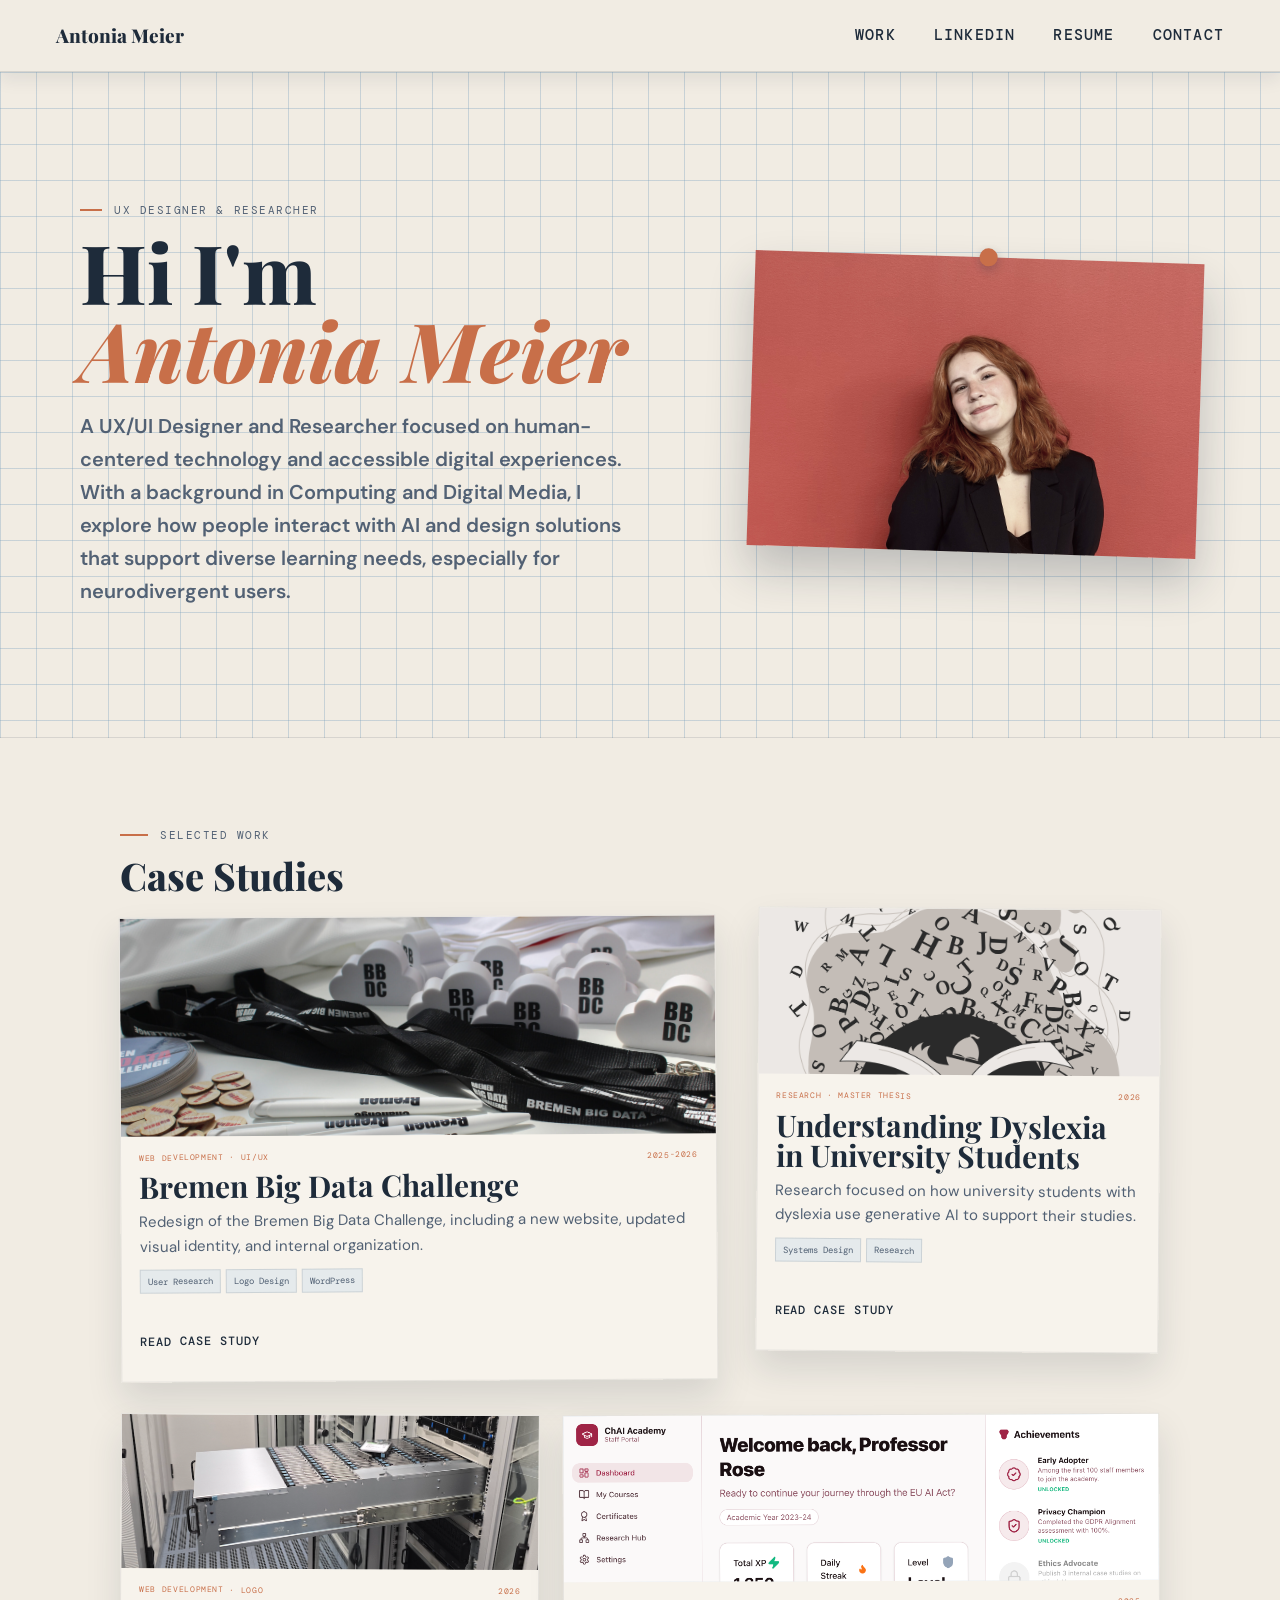
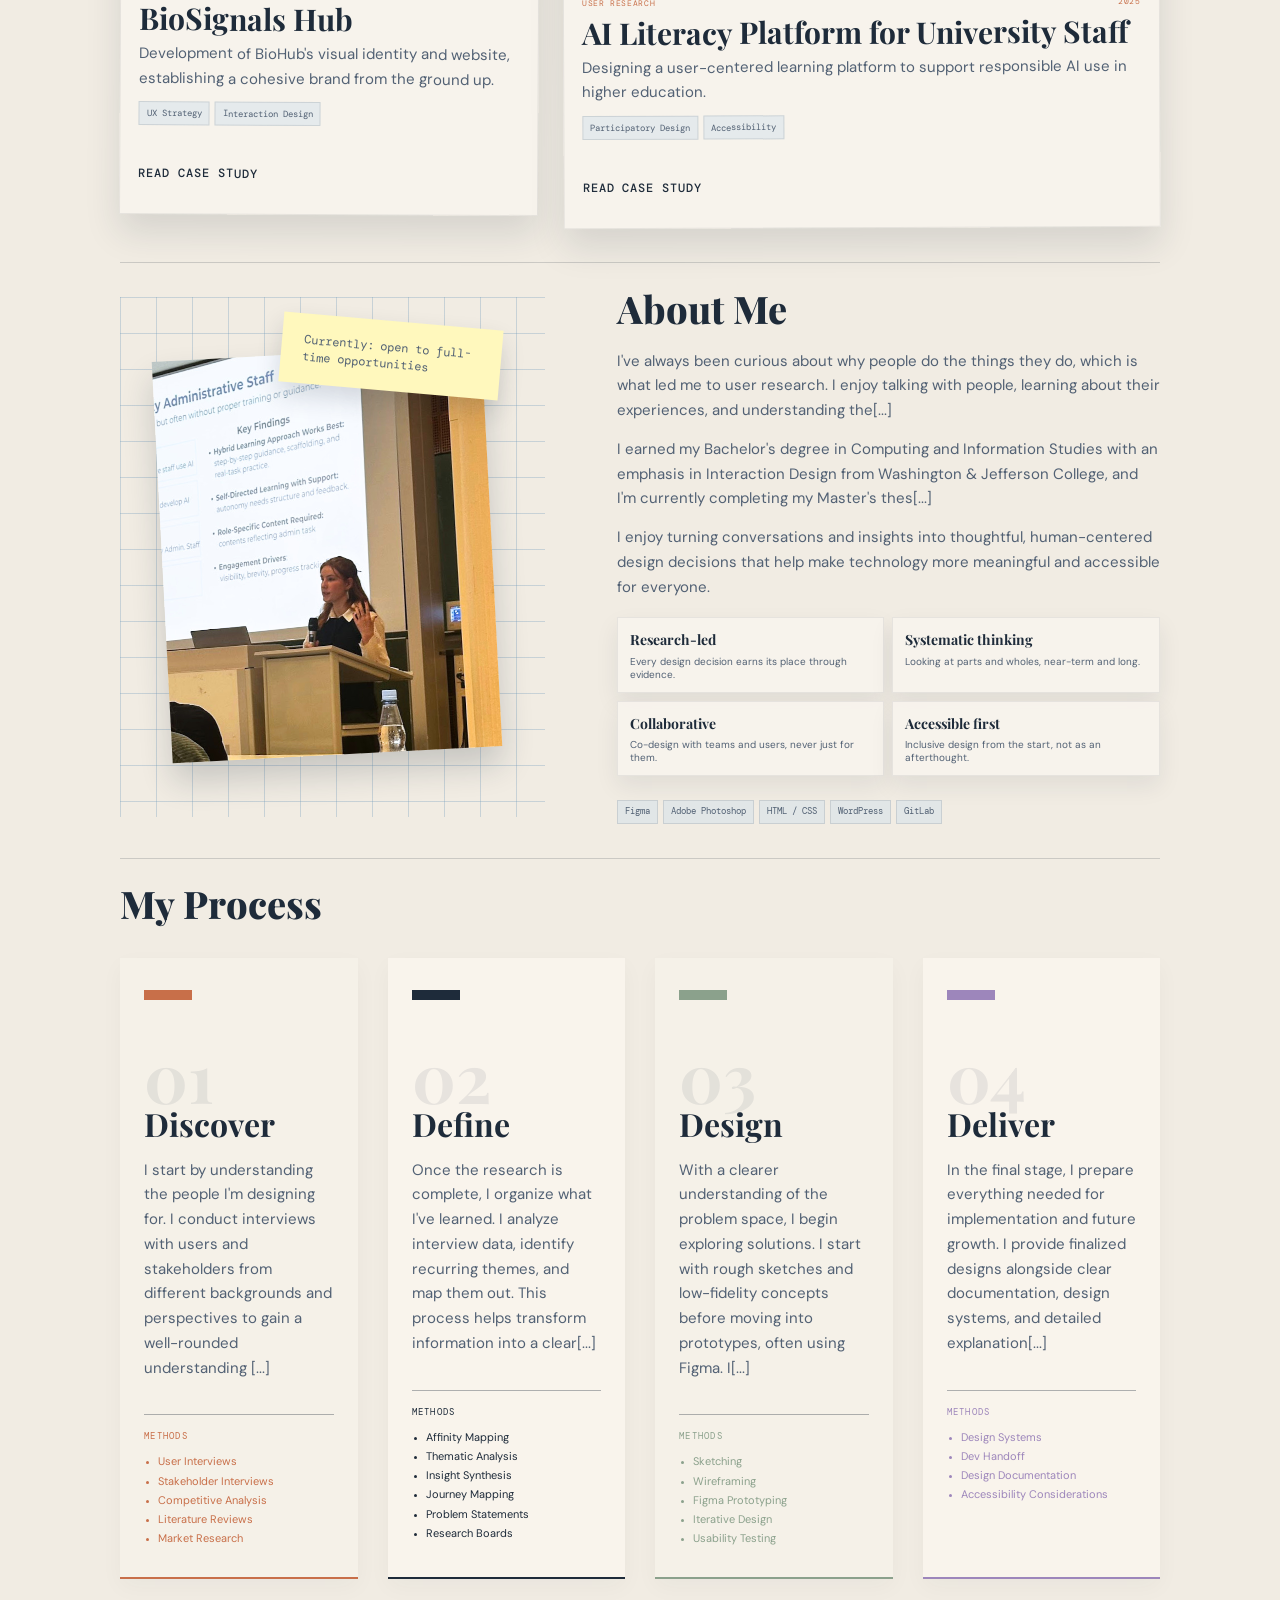
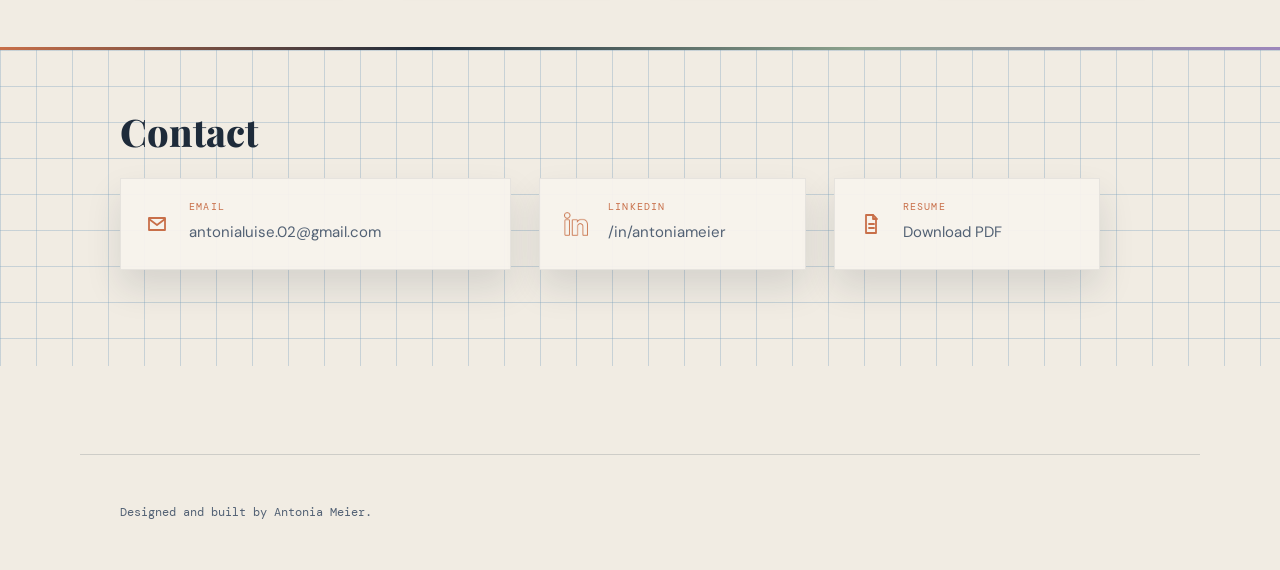
==== index.html @ 62bbaa3f "Update personal description in index.html Expanded the description to include focus on AI and neurod" ====
<!DOCTYPE html>
<html lang="en">
<head>
  <meta charset="UTF-8" />
  <meta name="viewport" content="width=device-width, initial-scale=1.0" />
  <title>Antonia Meier | Portfolio</title>
  <link rel="stylesheet" href="styles.css" />
</head>
<body>
  <div class="site-shell">
    <header class="site-header">
  <a class="site-logo" href="index.html">Antonia Meier</a>

  <nav class="site-nav" aria-label="Main navigation">
    <a href="#work">Work</a>

    <a href="https://www.linkedin.com/in/antonia-meier-5a9348225"
       target="_blank"
       rel="noopener">
      LinkedIn
    </a>

    <a href="documents/Antonia%20Meier_Resume.pdf"
       target="_blank"
       rel="noopener">
      Resume
    </a>

    <a href="#contact">Contact</a>
  </nav>
</header>

    <main>
      <section class="home-hero" aria-labelledby="intro-title">
        <div class="home-hero__inner">
          <div class="home-hero__copy">
            <p class="eyebrow">UX Designer & Researcher</p>
            <h1 class="display-title" id="intro-title">
              <span class="title-line">Hi I'm</span>
              <span class="title-line accent">Antonia Meier</span>
            </h1>
            <p class="lede">
              A UX/UI Designer and Researcher focused on human-centered technology and accessible digital experiences. With a background in Computing and Digital Media, I explore how people interact with AI and design solutions that support diverse learning needs, especially for neurodivergent users.
            </p>
          </div>
          <figure class="hero-polaroid" aria-label="Portrait of Antonia Meier">
            <img src="imgs/homepage/ALM.jpg" alt="Portrait of Antonia Meier" />
            <span class="pin pin--orange"></span>
          </figure>
        </div>
      </section>

<code></code>      <div class="page-main">
      <section class="section selected-work" id="work" aria-labelledby="work-title">
        <p class="eyebrow">Selected Work</p>
        <h2 class="section-title" id="work-title">Case Studies</h2>
        <div class="case-grid">
          <article class="case-card case-card--bbdc paper-card">
            <a class="case-card__link" href="Pages/bbdc.html" aria-label="Read Bremen Big Data Challenge case study"></a>
            <img class="case-card__image" src="imgs/homepage/merch_4-scaled.jpg" alt="Bremen Big Data Challenge merchandise" />
            <div class="case-card__body">
              <div class="case-meta">
                <span>Web Development · UI/UX</span>
                <span>2025-2026</span>
              </div>
              <h3>Bremen Big Data Challenge</h3>
              <p>Redesign of the Bremen Big Data Challenge, including a new website, updated visual identity, and internal organization.</p>
              <div class="tag-list">
                <span class="tag">User Research</span>
                <span class="tag">Logo Design</span>
                <span class="tag">WordPress</span>
              </div>
              <div class="button-row">
                <span class="text-link">Read Case Study</span>
              </div>
            </div>
          </article>

          <article class="case-card case-card--thesis paper-card">
            <a class="case-card__link" href="Pages/thesis.html" aria-label="Read Understanding Dyslexia in University Students case study"></a>
            <img class="case-card__image" src="imgs/homepage/6719432.jpg" alt="Letters arranged as a dyslexia research visual" />
            <div class="case-card__body">
              <div class="case-meta">
                <span>Research · Master Thesis</span>
                <span>2026</span>
              </div>
              <h3>Understanding Dyslexia in University Students</h3>
              <p>Research focused on how university students with dyslexia use generative AI to support their studies.</p>
              <div class="tag-list">
                <span class="tag">Systems Design</span>
                <span class="tag">Research</span>
              </div>
              <div class="button-row">
                <span class="text-link">Read Case Study</span>
              </div>
            </div>
          </article>

          <article class="case-card case-card--biohub paper-card">
            <a class="case-card__link" href="Pages/biohub.html" aria-label="Read BioSignals Hub case study"></a>
            <img class="case-card__image" src="imgs/homepage/BioHub.png" alt="BioSignals Hub logo" />
            <div class="case-card__body">
              <div class="case-meta">
                <span>Web Development · Logo</span>
                <span>2026</span>
              </div>
              <h3>BioSignals Hub</h3>
              <p>Development of BioHub's visual identity and website, establishing a cohesive brand from the ground up.</p>
              <div class="tag-list">
                <span class="tag">UX Strategy</span>
                <span class="tag">Interaction Design</span>
              </div>
              <div class="button-row">
                <span class="text-link">Read Case Study</span>
              </div>
            </div>
          </article>

          <article class="case-card case-card--ailit paper-card">
            <a class="case-card__link" href="Pages/ailit.html" aria-label="Read AI Literacy Platform for University Staff case study"></a>
            <img class="case-card__image case-card__image--dashboard" src="imgs/homepage/AILit.png" alt="AI literacy platform dashboard preview" />
            <div class="case-card__body">
              <div class="case-meta">
                <span>User Research</span>
                <span>2025</span>
              </div>
              <h3>AI Literacy Platform for University Staff</h3>
              <p>Designing a user-centered learning platform to support responsible AI use in higher education.</p>
              <div class="tag-list">
                <span class="tag">Participatory Design</span>
                <span class="tag">Accessibility</span>
              </div>
              <div class="button-row">
                <span class="text-link">Read Case Study</span>
              </div>
            </div>
          </article>
        </div>
      </section>

      <section class="section about-section" id="about" aria-labelledby="about-title">
        <div class="about-collage" aria-hidden="true">
          <img class="about-photo about-photo--main" src="imgs/homepage/present.jpg" alt="" />
          <div class="sticky-note">Currently: open to full-time opportunities</div>
        </div>
        <div class="about-copy">
          <h2 class="section-title" id="about-title">About Me</h2>
          <p>
            I've always been curious about why people do the things they do, which is what led me to user research. I enjoy talking with people, learning about their experiences, and understanding the[...]
          </p>
          <p>
            I earned my Bachelor's degree in Computing and Information Studies with an emphasis in Interaction Design from Washington & Jefferson College, and I'm currently completing my Master's thes[...]
          </p>
          <p>
            I enjoy turning conversations and insights into thoughtful, human-centered design decisions that help make technology more meaningful and accessible for everyone.
          </p>
          <div class="value-grid">
            <article class="value-card paper-card">
              <h3>Research-led</h3>
              <p>Every design decision earns its place through evidence.</p>
            </article>
            <article class="value-card paper-card">
              <h3>Systematic thinking</h3>
              <p>Looking at parts and wholes, near-term and long.</p>
            </article>
            <article class="value-card paper-card">
              <h3>Collaborative</h3>
              <p>Co-design with teams and users, never just for them.</p>
            </article>
            <article class="value-card paper-card">
              <h3>Accessible first</h3>
              <p>Inclusive design from the start, not as an afterthought.</p>
            </article>
          </div>
          <div class="tag-list tools-list" aria-label="Tools I use">
            <span class="tag">Figma</span>
            <span class="tag">Adobe Photoshop</span>
            <span class="tag">HTML / CSS</span>
            <span class="tag">WordPress</span>
            <span class="tag">GitLab</span>
          </div>
        </div>
      </section>

      <section class="section process-section" id="process" aria-labelledby="process-title">
        <h2 class="section-title" id="process-title">My Process</h2>
        <div class="process-grid">
          <article class="process-card process-card--discover">
            <span class="process-mark"></span>
            <strong>01</strong>
            <h3>Discover</h3>
            <p>I start by understanding the people I'm designing for. I conduct interviews with users and stakeholders from different backgrounds and perspectives to gain a well-rounded understanding [...]
            <span class="process-label">Methods</span>
            <ul>
              <li>User Interviews</li>
              <li>Stakeholder Interviews</li>
              <li>Competitive Analysis</li>
              <li>Literature Reviews</li>
              <li>Market Research</li>
            </ul>
          </article>
          <article class="process-card process-card--define">
            <span class="process-mark"></span>
            <strong>02</strong>
            <h3>Define</h3>
            <p>Once the research is complete, I organize what I've learned. I analyze interview data, identify recurring themes, and map them out. This process helps transform information into a clear[...]
            <span class="process-label">Methods</span>
            <ul>
              <li>Affinity Mapping</li>
              <li>Thematic Analysis</li>
              <li>Insight Synthesis</li>
              <li>Journey Mapping</li>
              <li>Problem Statements</li>
              <li>Research Boards</li>
            </ul>
          </article>
          <article class="process-card process-card--design">
            <span class="process-mark"></span>
            <strong>03</strong>
            <h3>Design</h3>
            <p>With a clearer understanding of the problem space, I begin exploring solutions. I start with rough sketches and low-fidelity concepts before moving into prototypes, often using Figma. I[...]
            <span class="process-label">Methods</span>
            <ul>
              <li>Sketching</li>
              <li>Wireframing</li>
              <li>Figma Prototyping</li>
              <li>Iterative Design</li>
              <li>Usability Testing</li>
            </ul>
          </article>
          <article class="process-card process-card--deliver">
            <span class="process-mark"></span>
            <strong>04</strong>
            <h3>Deliver</h3>
            <p>In the final stage, I prepare everything needed for implementation and future growth. I provide finalized designs alongside clear documentation, design systems, and detailed explanation[...]
            <span class="process-label">Methods</span>
            <ul>
              <li>Design Systems</li>
              <li>Dev Handoff</li>
              <li>Design Documentation</li>
              <li>Accessibility Considerations</li>
            </ul>
          </article>
        </div>
      </section>

      <section class="section contact-section" id="contact" aria-labelledby="contact-title">
        <h2 class="contact-title" id="contact-title">Contact</h2>
        <div class="contact-list">
          <a class="contact-row paper-card" href="mailto:antonialuise.02@gmail.com">
            <svg class="contact-icon" aria-hidden="true" viewBox="0 0 24 24">
              <path d="M4 6h16v12H4z"></path>
              <path d="m4 7 8 6 8-6"></path>
            </svg>
            <span>Email</span>
            <strong>antonialuise.02@gmail.com</strong>
          </a>
          <a class="contact-row paper-card" href="https://www.linkedin.com/in/antoniameier" target="_blank" rel="noopener">
            <img class="contact-icon contact-icon--image" src="imgs/homepage/linkedin.png" alt="" />
            <span>LinkedIn</span>
            <strong>/in/antoniameier</strong>
          </a>
          <a class="contact-row paper-card" href="documents/Antonia%20Meier_Resume.pdf" target="_blank" rel="noopener" aria-label="Resume PDF">
            <svg class="contact-icon" aria-hidden="true" viewBox="0 0 24 24">
              <path d="M7 3h7l3 3v15H7z"></path>
              <path d="M14 3v4h4"></path>
              <path d="M10 12h5"></path>
              <path d="M10 16h5"></path>
            </svg>
            <span>Resume</span>
            <strong>Download PDF</strong>
          </a>
        </div>
      </section>
      </div>
    </main>

    <footer class="site-footer">
      <span>Designed and built by Antonia Meier.</span>
    </footer>
  </div>
</body>
</html>
---- styles.css ----
@import url("https://fonts.googleapis.com/css2?family=DM+Mono:wght@400;500&family=DM+Sans:wght@400;500;600;700&family=Playfair+Display:wght@700;800&display=swap");

:root {
  --color-background: #f1ece3;
  --color-text: #1e2b3a;
  --color-muted: #526174;
  --color-secondary: #c86f49;
  --color-graph: #cbddec;
  --color-green: #8ba18c;
  --color-purple: #9d86bb;
  --color-surface: #f8f4ed;
  --color-surface-strong: #fffaf2;
  --color-line: rgba(30, 43, 58, 0.16);
  --color-grid: rgba(119, 160, 188, 0.34);
  --shadow-paper: 0 18px 35px rgba(30, 43, 58, 0.13);
  --shadow-soft: 0 10px 25px rgba(30, 43, 58, 0.09);
  --font-heading: "Playfair Display", Georgia, serif;
  --font-body: "DM Sans", Arial, sans-serif;
  --font-mono: "DM Mono", "Courier New", monospace;
  --page-width: 1120px;
  --section-space: clamp(64px, 10vw, 124px);
}

* {
  box-sizing: border-box;
}

html {
  scroll-behavior: smooth;
}

body {
  margin: 0;
  color: var(--color-text);
  background: var(--color-background);
  font-family: var(--font-body);
  font-size: 15px;
  line-height: 1.65;
}

img {
  display: block;
  max-width: 100%;
}

a {
  color: inherit;
  text-decoration: none;
}

p,
h1,
h2,
h3,
h4 {
  margin: 0;
}

p {
  color: var(--color-muted);
}

.site-shell {
  min-height: 100vh;
  background: var(--color-background);
}

.site-header {
  position: sticky;
  top: 0;
  z-index: 20;
  display: flex;
  align-items: center;
  justify-content: space-between;
  gap: 24px;
  min-height: 72px;
  padding: 0 clamp(18px, 5vw, 56px);
  background: rgba(241, 236, 227, 0.92);
  border-bottom: 1px solid rgba(30, 43, 58, 0.12);
  box-shadow: 0 8px 16px rgba(30, 43, 58, 0.08);
  backdrop-filter: blur(14px);
}

.site-logo {
  font-family: var(--font-heading);
  font-size: clamp(16px, 2vw, 19px);
  font-weight: 800;
  letter-spacing: 0;
}

.site-nav {
  display: flex;
  align-items: center;
  gap: clamp(14px, 3vw, 38px);
  font-family: var(--font-mono);
  font-size: 15px;
  font-weight: 500;
  letter-spacing: 0.08em;
  text-transform: uppercase;
}

.site-nav a {
  color: var(--color-text);
}

.site-nav a:hover,
.site-nav a:focus-visible {
  color: var(--color-secondary);
}

.page-main {
  max-width: var(--page-width);
  margin: 0 auto;
  padding: 0 clamp(18px, 5vw, 40px) clamp(42px, 7vw, 88px);
}

.section {
  margin-block: var(--section-space);
}

.section:first-child {
  margin-top: 0;
}

.eyebrow {
  display: flex;
  align-items: center;
  gap: 12px;
  margin-bottom: 14px;
  color: var(--color-muted);
  font-family: var(--font-mono);
  font-size: 11px;
  letter-spacing: 0.14em;
  text-transform: uppercase;
}

.eyebrow::before {
  content: "";
  width: 28px;
  height: 2px;
  background: var(--color-secondary);
}

.display-title,
.section-title,
.project-title {
  font-family: var(--font-heading);
  font-weight: 800;
  line-height: 0.95;
  letter-spacing: 0;
}

.display-title {
  max-width: 560px;
  font-size: clamp(50px, 7vw, 82px);
}

.section-title,
.project-title {
  margin-bottom: 22px;
  font-size: clamp(26px, 3.2vw, 38px);
}

.accent {
  color: var(--color-secondary);
  font-style: italic;
}

.title-line {
  display: block;
}

.lede {
  max-width: 720px;
  font-size: clamp(16px, 1.6vw, 20px);
}

.button-row {
  display: flex;
  flex-wrap: wrap;
  gap: 12px;
  margin-top: 28px;
}

.text-link,
.button {
  display: inline-flex;
  align-items: center;
  justify-content: center;
  min-height: 42px;
  border: 1px solid var(--color-line);
  font-family: var(--font-mono);
  font-size: 12px;
  font-weight: 500;
  letter-spacing: 0.08em;
  text-transform: uppercase;
}

.button {
  padding: 10px 18px;
  background: var(--color-surface-strong);
  box-shadow: var(--shadow-soft);
}

.button:hover,
.button:focus-visible {
  border-color: var(--color-secondary);
  color: var(--color-secondary);
}

.text-link {
  gap: 8px;
  border: 0;
}

.text-link:hover,
.text-link:focus-visible {
  color: var(--color-secondary);
}

.paper-card {
  background: rgba(248, 244, 237, 0.94);
  border: 1px solid rgba(30, 43, 58, 0.08);
  box-shadow: var(--shadow-paper);
}

.visually-hidden {
  position: absolute;
  width: 1px;
  height: 1px;
  padding: 0;
  margin: -1px;
  overflow: hidden;
  clip: rect(0, 0, 0, 0);
  white-space: nowrap;
  border: 0;
}

.home-hero,
.about-collage,
.contact-section {
  background:
    linear-gradient(to right, var(--color-grid) 1px, transparent 1px),
    linear-gradient(to bottom, var(--color-grid) 1px, transparent 1px),
    var(--color-background);
  background-size: 36px 36px;
}

.home-hero {
  min-height: clamp(560px, 74vh, 720px);
  display: flex;
  align-items: center;
  border-bottom: 1px solid rgba(30, 43, 58, 0.12);
}

.home-hero__inner {
  width: min(var(--page-width), calc(100% - clamp(36px, 10vw, 96px)));
  margin: 0 auto;
  display: grid;
  grid-template-columns: minmax(430px, 1.15fr) minmax(280px, 0.85fr);
  gap: clamp(32px, 5vw, 64px);
  align-items: center;
}

.home-hero__copy .eyebrow::before {
  width: 22px;
}

.home-hero__copy .lede {
  max-width: 560px;
  margin-top: 22px;
  font-weight: 600;
}

.hero-polaroid {
  position: relative;
  width: min(100%, 450px);
  margin: 0;
  justify-self: end;
  transform: rotate(1.8deg);
  box-shadow: 0 24px 45px rgba(30, 43, 58, 0.24);
}

.hero-polaroid img {
  width: 100%;
  aspect-ratio: 1.52 / 1;
  object-fit: cover;
  object-position: 50% 36%;
}

.pin {
  position: absolute;
  width: 18px;
  height: 18px;
  border-radius: 999px;
  box-shadow: 0 4px 10px rgba(30, 43, 58, 0.24);
}

.pin--orange {
  top: -9px;
  left: 50%;
  background: var(--color-secondary);
}

.content-grid {
  display: grid;
  grid-template-columns: repeat(12, 1fr);
  gap: clamp(20px, 4vw, 40px);
}

.hero-copy {
  grid-column: span 5;
}

.hero-media {
  grid-column: 7 / -1;
}

.case-grid {
  display: grid;
  grid-template-columns: repeat(12, minmax(0, 1fr));
  column-gap: clamp(16px, 2.2vw, 24px);
  row-gap: clamp(22px, 3.4vw, 32px);
  align-items: start;
}

.selected-work {
  padding-top: clamp(52px, 8vw, 88px);
  margin-bottom: 34px;
}

.case-card {
  --card-tilt: 0deg;
  position: relative;
  min-height: 0;
  overflow: hidden;
  transform: rotate(var(--card-tilt));
  transform-origin: center;
  transition: transform 180ms ease, box-shadow 180ms ease;
}

.case-card__link {
  position: absolute;
  inset: 0;
  z-index: 3;
}

.case-card__link:focus-visible {
  outline: 3px solid var(--color-secondary);
  outline-offset: -3px;
}

.case-card--bbdc {
  --card-tilt: -0.35deg;
  grid-column: 1 / span 7;
}

.case-card--thesis {
  --card-tilt: 0.45deg;
  grid-column: 8 / span 5;
  justify-self: end;
  width: 96%;
  margin-top: -8px;
}

.case-card--biohub {
  --card-tilt: 0.28deg;
  grid-column: 1 / span 5;
  width: 100%;
  margin-top: 0;
}

.case-card--ailit {
  --card-tilt: -0.22deg;
  grid-column: 6 / span 7;
  margin-top: 0;
}

.case-card:hover {
  transform: rotate(var(--card-tilt)) translateY(-4px);
  box-shadow: 0 22px 42px rgba(30, 43, 58, 0.16);
}

.case-card__image {
  width: 100%;
  height: clamp(175px, 17vw, 220px);
  object-fit: cover;
  background: var(--color-graph);
}

.case-card--thesis .case-card__image {
  height: clamp(145px, 13vw, 180px);
}

.case-card--biohub .case-card__image {
  height: clamp(135px, 12vw, 165px);
}

.case-card--ailit .case-card__image {
  height: clamp(145px, 13vw, 180px);
}

.case-card__image--dashboard {
  object-position: 28% top;
}

.case-card__body {
  padding: 15px 18px 18px;
}

.case-card h3 {
  margin-bottom: 8px;
  font-family: var(--font-heading);
  font-size: 30px;
  line-height: 1;
}

.case-card--thesis h3,
.case-card--biohub h3 {
  font-size: 30px;
}

.case-card p {
  font-size: 15px;
  line-height: 1.65;
}

.case-meta {
  display: flex;
  align-items: center;
  justify-content: space-between;
  gap: 18px;
  margin-bottom: 7px;
  color: var(--color-secondary);
  font-family: var(--font-mono);
  font-size: 8px;
  letter-spacing: 0.08em;
  text-transform: uppercase;
}

.tag-list {
  display: flex;
  flex-wrap: wrap;
  gap: 5px;
  margin-top: 11px;
}

.tag {
  display: inline-flex;
  align-items: center;
  min-height: 24px;
  padding: 3px 7px;
  color: var(--color-muted);
  background: rgba(203, 221, 236, 0.42);
  border: 1px solid rgba(30, 43, 58, 0.12);
  font-family: var(--font-mono);
  font-size: 9px;
  letter-spacing: 0;
}

.tag--tool {
  color: #6c8d6f;
  background: rgba(139, 161, 140, 0.12);
  border-color: rgba(139, 161, 140, 0.28);
}

.tag--skill {
  color: var(--color-text);
  background: rgba(203, 221, 236, 0.24);
  border-color: rgba(82, 97, 116, 0.22);
}

.about-section {
  display: grid;
  grid-template-columns: minmax(280px, 0.9fr) minmax(360px, 1.15fr);
  gap: clamp(36px, 7vw, 72px);
  align-items: center;
  margin-top: 0;
  margin-bottom: 34px;
  padding-top: clamp(18px, 3vw, 28px);
  border-top: 1px solid rgba(30, 43, 58, 0.18);
}

.about-collage {
  position: relative;
  min-height: 520px;
  padding: 56px 42px;
}

.about-photo {
  box-shadow: 0 18px 32px rgba(30, 43, 58, 0.2);
}

.about-photo--main {
  width: min(100%, 330px);
  aspect-ratio: 0.82 / 1;
  object-fit: cover;
  object-position: 50% 18%;
  transform: rotate(-3deg);
}

.sticky-note {
  position: absolute;
  top: 24px;
  right: clamp(10px, 5vw, 44px);
  max-width: 220px;
  padding: 18px 22px;
  background: #fff8bd;
  color: var(--color-muted);
  box-shadow: 0 12px 24px rgba(30, 43, 58, 0.16);
  font-family: var(--font-mono);
  font-size: 12px;
  line-height: 1.4;
  transform: rotate(5deg);
}

.about-copy p + p {
  margin-top: 14px;
}

.value-grid {
  display: grid;
  grid-template-columns: repeat(2, minmax(0, 1fr));
  gap: 8px;
  margin-top: 18px;
}

.value-card {
  padding: 10px 12px;
  box-shadow: 0 10px 22px rgba(30, 43, 58, 0.08);
}

.value-card h3 {
  margin-bottom: 3px;
  font-family: var(--font-heading);
  font-size: 14px;
}

.value-card p {
  font-size: 10px;
  line-height: 1.35;
}

.tools-list {
  margin-top: 24px;
}

.process-section {
  position: relative;
  margin-inline: calc(50% - 50vw);
  margin-top: 0;
  margin-bottom: 0;
  padding: clamp(18px, 3vw, 28px) max(clamp(18px, 5vw, 40px), calc((100vw - var(--page-width)) / 2 + 40px)) clamp(44px, 6vw, 68px);
  background: var(--color-background);
  border-bottom: 3px solid;
  border-image: linear-gradient(90deg, var(--color-secondary), var(--color-text), var(--color-green), var(--color-purple)) 1;
}

.process-section::before {
  content: "";
  position: absolute;
  top: 0;
  left: max(clamp(18px, 5vw, 40px), calc((100vw - var(--page-width)) / 2 + 40px));
  right: max(clamp(18px, 5vw, 40px), calc((100vw - var(--page-width)) / 2 + 40px));
  height: 1px;
  background: rgba(30, 43, 58, 0.18);
}

.process-grid {
  display: grid;
  grid-template-columns: repeat(4, minmax(0, 1fr));
  gap: clamp(18px, 2.8vw, 30px);
  align-items: stretch;
  margin-top: clamp(22px, 3.5vw, 36px);
}

.process-card {
  position: relative;
  min-height: 560px;
  padding: 32px 24px 28px;
  background: rgba(248, 244, 237, 0.48);
  box-shadow: 0 8px 22px rgba(30, 43, 58, 0.035);
}

.process-card:nth-child(even) {
  background: rgba(255, 250, 242, 0.62);
}

.process-mark {
  display: block;
  width: 48px;
  height: 10px;
  margin-bottom: 42px;
  background: var(--color-secondary);
}

.process-card--define .process-mark {
  background: var(--color-text);
  border: 0;
}

.process-card--design .process-mark {
  background: var(--color-green);
}

.process-card--deliver .process-mark {
  background: var(--color-purple);
  border: 0;
}

.process-card strong {
  display: block;
  margin-bottom: -2px;
  color: rgba(30, 43, 58, 0.08);
  font-family: var(--font-heading);
  font-size: 68px;
  line-height: 1;
}

.process-card h3 {
  margin-bottom: 18px;
  font-family: var(--font-heading);
  font-size: 32px;
  line-height: 1;
}

.process-card p {
  font-size: 15px;
  line-height: 1.65;
}

.process-label {
  display: block;
  margin-top: 34px;
  padding-top: 14px;
  border-top: 1px solid rgba(30, 43, 58, 0.34);
  color: var(--color-muted);
  font-family: var(--font-mono);
  font-size: 9px;
  letter-spacing: 0.14em;
  text-transform: uppercase;
}

.process-card ul {
  margin: 8px 0 0;
  padding-left: 14px;
  color: var(--color-muted);
  font-size: 11px;
  line-height: 1.75;
}

.process-card li::marker {
  color: currentColor;
  font-size: 0.7em;
}

.process-card--discover {
  border-bottom: 2px solid var(--color-secondary);
}

.process-card--define {
  border-bottom: 2px solid var(--color-text);
}

.process-card--design {
  border-bottom: 2px solid var(--color-green);
}

.process-card--deliver {
  border-bottom: 2px solid var(--color-purple);
}

.process-card--discover .process-label,
.process-card--discover ul {
  color: var(--color-secondary);
}

.process-card--define .process-label,
.process-card--define ul {
  color: var(--color-text);
}

.process-card--design .process-label,
.process-card--design ul {
  color: var(--color-green);
}

.process-card--deliver .process-label,
.process-card--deliver ul {
  color: var(--color-purple);
}

.contact-section {
  margin-inline: calc(50% - 50vw);
  margin-top: 0;
  margin-bottom: 0;
  padding: clamp(42px, 7vw, 64px) max(clamp(18px, 5vw, 40px), calc((100vw - var(--page-width)) / 2 + 40px)) clamp(70px, 9vw, 96px);
}

.contact-title {
  margin: 0 0 28px;
  color: var(--color-text);
  font-family: var(--font-heading);
  font-size: clamp(26px, 3.2vw, 38px);
  font-weight: 800;
  letter-spacing: 0;
  line-height: 0.95;
}

.contact-list {
  display: grid;
  grid-template-columns: 1.35fr 0.92fr 0.92fr;
  gap: clamp(18px, 3vw, 28px);
  width: min(100%, 980px);
}

.contact-row {
  display: grid;
  grid-template-columns: 30px 1fr;
  grid-template-rows: auto auto;
  column-gap: 14px;
  align-items: center;
  justify-content: center;
  min-height: 92px;
  padding: 20px 24px;
  background: rgba(248, 244, 237, 0.94);
  border: 1px solid rgba(30, 43, 58, 0.08);
  box-shadow: var(--shadow-paper);
  transition: border-color 160ms ease, color 160ms ease, transform 160ms ease;
}

.contact-row + .contact-row {
  margin-top: 0;
}

.contact-row:hover,
.contact-row:focus-visible {
  border-color: rgba(200, 111, 73, 0.45);
  color: var(--color-secondary);
  transform: translateY(-2px);
}

.contact-icon {
  grid-row: 1 / span 2;
  width: 24px;
  height: 24px;
  color: var(--color-secondary);
  fill: none;
  stroke: currentColor;
  stroke-linecap: round;
  stroke-linejoin: round;
  stroke-width: 1.8;
}

.contact-icon--image {
  object-fit: contain;
  filter: invert(49%) sepia(38%) saturate(843%) hue-rotate(334deg) brightness(90%) contrast(85%);
}

.contact-row span {
  color: var(--color-secondary);
  font-family: var(--font-mono);
  font-size: 10px;
  letter-spacing: 0.12em;
  line-height: 1;
  text-transform: uppercase;
}

.contact-row strong {
  color: var(--color-muted);
  font-family: var(--font-body);
  font-size: 15px;
  font-weight: 400;
  line-height: 1.65;
}

.project-backbar {
  min-height: 72px;
  display: flex;
  align-items: center;
  padding: 0 clamp(18px, 5vw, 56px);
  background: rgba(241, 236, 227, 0.92);
  border-bottom: 1px solid rgba(30, 43, 58, 0.12);
}

.project-backbar .text-link {
  min-height: auto;
  color: var(--color-text);
  font-family: var(--font-body);
  font-size: 15px;
  letter-spacing: 0;
  text-transform: none;
}

.project-backbar .text-link::before {
  content: "<";
  margin-right: 10px;
  font-family: var(--font-mono);
}

.project-hero {
  position: relative;
  min-height: clamp(280px, 34vw, 390px);
  display: flex;
  align-items: flex-end;
  margin-inline: calc(50% - 50vw);
  overflow: hidden;
  background: var(--color-text);
}

.project-hero::before {
  content: "";
  position: absolute;
  inset: 0;
  z-index: 1;
  background: rgba(30, 43, 58, 0.42);
}

.project-hero::after {
  content: "";
  position: absolute;
  left: 0;
  right: 0;
  bottom: 0;
  z-index: 2;
  height: 32px;
  background: #405672;
}

.project-hero img {
  position: absolute;
  inset: 0;
  width: 100%;
  height: 100%;
  object-fit: cover;
}

.project-hero__content {
  position: relative;
  z-index: 3;
  width: min(var(--page-width), calc(100% - clamp(36px, 10vw, 96px)));
  margin: 0 auto 92px;
}

.project-hero__label {
  display: inline-flex;
  min-width: 190px;
  min-height: 30px;
  align-items: center;
  padding: 6px 18px;
  color: #fff;
  background: var(--color-secondary);
  font-family: var(--font-mono);
  font-size: 10px;
  letter-spacing: 0.12em;
  text-transform: uppercase;
}

.project-hero h1 {
  max-width: 1080px;
  margin: 12px 0 0;
  color: #fff;
  font-family: var(--font-heading);
  font-size: clamp(30px, 3.2vw, 40px);
  font-weight: 800;
  line-height: 0.95;
}

.project-details-section {
  margin-top: clamp(120px, 12vw, 170px);
  margin-bottom: 0;
  padding-top: 25px;
}

.project-overview {
  display: grid;
  grid-template-columns: minmax(0, 1.12fr) minmax(300px, 0.88fr);
  gap: clamp(28px, 4vw, 42px);
  align-items: start;
}

.details-card,
.deliverables-card {
  padding: clamp(24px, 5vw, 42px);
}

.details-card {
  position: relative;
  min-height: 0;
  padding: clamp(66px, 7vw, 82px) clamp(30px, 4vw, 44px) clamp(38px, 5vw, 54px);
  background: rgba(255, 250, 242, 0.86);
  box-shadow: 0 18px 34px rgba(30, 43, 58, 0.14);
}

.details-card::before {
  content: "";
  position: absolute;
  inset: 0 0 auto;
  height: 30px;
  background: rgba(255, 250, 242, 0.92);
  border-bottom: 1px solid rgba(30, 43, 58, 0.11);
  box-shadow: 0 7px 13px rgba(30, 43, 58, 0.08);
}

.details-card::after {
  content: "";
  position: absolute;
  top: -13px;
  left: 28px;
  width: 20px;
  height: 20px;
  border-radius: 50%;
  background: var(--color-secondary);
  box-shadow: 0 2px 0 rgba(30, 43, 58, 0.14);
}

.details-card .detail-kicker::after {
  content: none;
}

.details-card .detail-pin {
  position: absolute;
  top: -15px;
  right: 28px;
  width: 20px;
  height: 20px;
  border-radius: 50%;
  background: #405672;
  box-shadow: 0 2px 0 rgba(30, 43, 58, 0.14);
}

.deliverables-card {
  position: relative;
  min-height: clamp(230px, 25vw, 300px);
  margin-top: 16px;
  padding: clamp(38px, 5vw, 52px) clamp(30px, 4vw, 42px);
  background: #fff8bd;
  box-shadow: 0 18px 34px rgba(30, 43, 58, 0.13);
  transform: rotate(-0.8deg);
}

.deliverables-card::before {
  content: "";
  position: absolute;
  top: -11px;
  left: 48px;
  width: 18px;
  height: 18px;
  border-radius: 50%;
  background: var(--color-purple);
  box-shadow: 0 2px 0 rgba(30, 43, 58, 0.14);
}

.deliverables-card p:not(.detail-label) {
  color: var(--color-muted);
  font-size: 15px;
  line-height: 1.65;
}

.detail-label {
  margin-bottom: 10px;
  color: var(--color-muted);
  font-family: var(--font-mono);
  font-size: 11px;
  letter-spacing: 0.14em;
  text-transform: uppercase;
}

.detail-value {
  color: var(--color-secondary);
  font-size: clamp(17px, 1.7vw, 22px);
  font-weight: 500;
  line-height: 1.25;
}

.detail-kicker {
  margin-bottom: 0;
  color: #817668;
  font-family: var(--font-mono);
  font-size: 11px;
  letter-spacing: 0.18em;
  text-transform: uppercase;
  font-size: 0;
  line-height: 0;
}

.details-card .detail-label {
  margin-top: 18px;
}

.details-card .detail-kicker + .detail-label {
  margin-top: 0;
}

.details-card .tag-list {
  gap: 7px;
  margin-top: 10px;
}

.details-card .tag {
  min-height: 28px;
  padding: 5px 10px;
  font-family: var(--font-body);
  font-size: clamp(10px, 1vw, 13px);
  font-weight: 500;
}

.deliverables-list {
  counter-reset: deliverable;
  display: grid;
  gap: 10px;
  margin: 0;
  padding: 0;
  color: var(--color-muted);
  list-style: none;
  font-size: 15px;
  line-height: 1.65;
}

.deliverables-list li {
  counter-increment: deliverable;
  display: grid;
  grid-template-columns: 24px 1fr;
  gap: 12px;
  align-items: start;
}

.deliverables-list li::before {
  content: counter(deliverable, decimal-leading-zero);
  color: var(--color-secondary);
  font-family: var(--font-mono);
  font-size: 10px;
  line-height: 1.9;
}

.case-study-page {
  max-width: 1060px;
}

.case-section {
  max-width: 100%;
  margin: clamp(34px, 5vw, 54px) auto 0;
}

.project-details-section + .case-section {
  margin-top: 30px;
}

.case-section h2 {
  position: relative;
  display: flex;
  align-items: center;
  gap: 14px;
  margin-bottom: 18px;
  color: var(--color-text);
  font-family: var(--font-heading);
  font-size: clamp(24px, 3vw, 34px);
  font-weight: 800;
  line-height: 1.05;
  letter-spacing: 0;
}

.case-section h2::before {
  content: "";
  display: block;
  flex: 0 0 28px;
  width: 28px;
  height: 2px;
  background: var(--color-secondary);
}

.case-section p + p {
  margin-top: 16px;
}

.case-list {
  margin: 6px 0 0;
  padding-left: 22px;
  color: var(--color-muted);
  font-size: 15px;
  line-height: 1.65;
}

.case-list li::marker {
  color: var(--color-muted);
}

.visual-research-board {
  position: relative;
  max-width: 920px;
  margin: 22px auto 0;
  padding: clamp(22px, 4vw, 34px);
  background: rgba(255, 250, 242, 0.9);
  box-shadow: 0 18px 34px rgba(30, 43, 58, 0.12);
  transform: rotate(-0.8deg);
}

.visual-research-board::before,
.visual-research-board::after {
  content: "";
  position: absolute;
  top: -10px;
  width: 18px;
  height: 18px;
  border-radius: 50%;
  box-shadow: 0 2px 0 rgba(30, 43, 58, 0.14);
}

.visual-research-board::before {
  left: 28px;
  background: var(--color-secondary);
}

.visual-research-board::after {
  right: 28px;
  background: #405672;
}

.visual-research-board figcaption {
  width: fit-content;
  margin: 0 0 22px;
  color: var(--color-muted);
  border-bottom: 1px solid currentColor;
  font-family: var(--font-mono);
  font-size: 11px;
  letter-spacing: 0.12em;
  line-height: 1.2;
  text-transform: uppercase;
}

.visual-research-board__grid {
  display: grid;
  grid-template-columns: 0.78fr 1.55fr 1.05fr 1.2fr;
  gap: clamp(16px, 3vw, 28px);
  align-items: stretch;
}

.research-source {
  display: grid;
  grid-template-rows: 1fr auto;
  gap: 12px;
  justify-items: center;
  min-height: 190px;
  padding: 12px;
  background: rgba(248, 244, 237, 0.62);
  border: 1px solid rgba(30, 43, 58, 0.08);
}

.research-source span {
  color: var(--color-muted);
  font-family: var(--font-mono);
  font-size: 11px;
  letter-spacing: 0.09em;
  line-height: 1.2;
  text-align: center;
}

.research-source--colors {
  align-content: center;
  justify-items: center;
}

.color-swatch {
  width: min(100%, 90px);
  aspect-ratio: 1.38 / 1;
  box-shadow: 0 8px 18px rgba(30, 43, 58, 0.08);
}

.color-swatch--red {
  background: #df1d43;
  transform: rotate(-2deg);
}

.color-swatch--black {
  background: #050505;
}

.research-source--colors span {
  justify-self: center;
}

.logo-cluster {
  display: grid;
  grid-template-columns: repeat(2, minmax(70px, 1fr));
  gap: 12px 16px;
  align-items: center;
}

.logo-cluster img,
.logo-stack img {
  max-height: 48px;
  width: 100%;
  object-fit: contain;
  padding: 4px;
  background: rgba(255, 250, 242, 0.68);
}

.logo-stack {
  display: grid;
  gap: 12px;
  align-items: center;
}

.research-source--signal img {
  align-self: center;
  width: min(100%, 200px);
  aspect-ratio: 1.45 / 1;
  object-fit: contain;
  background: #fff;
  border: 1px solid rgba(30, 43, 58, 0.08);
}

.final-logo-section {
  display: grid;
  grid-template-columns: minmax(0, 1fr) minmax(260px, 380px);
  gap: clamp(34px, 6vw, 64px);
  align-items: center;
}

.final-logo-card {
  display: grid;
  min-height: 210px;
  place-items: center;
  padding: clamp(24px, 4vw, 38px);
  background: rgba(255, 250, 242, 0.92);
}

.final-logo-card img {
  width: min(100%, 320px);
  object-fit: contain;
}

.website-mockup-grid {
  display: grid;
  grid-template-columns: minmax(0, 1.08fr) minmax(0, 0.78fr);
  gap: clamp(28px, 7vw, 72px);
  align-items: end;
  margin-top: clamp(34px, 6vw, 60px);
}

.thesis-method-grid {
  display: grid;
  grid-template-columns: repeat(5, minmax(0, 1fr));
  gap: clamp(12px, 2vw, 20px);
}

.thesis-method-card {
  --method-color: var(--color-secondary);
  position: relative;
  min-height: 330px;
  padding: 58px 18px 24px;
  background: rgba(255, 250, 242, 0.74);
  border-right: 1px solid rgba(30, 43, 58, 0.1);
  box-shadow: 0 10px 22px rgba(30, 43, 58, 0.04);
}

.thesis-method-card::before {
  content: "";
  position: absolute;
  top: -8px;
  left: 0;
  width: 58px;
  height: 18px;
  background: var(--method-color);
  transform: rotate(-2deg);
}

.thesis-method-card--two {
  --method-color: var(--color-text);
}

.thesis-method-card--three {
  --method-color: var(--color-green);
}

.thesis-method-card--four {
  --method-color: var(--color-purple);
}

.thesis-method-card--five {
  --method-color: #cbddec;
}

.thesis-method-card span {
  display: block;
  margin-bottom: 8px;
  color: var(--method-color);
  font-family: var(--font-heading);
  font-size: 52px;
  font-weight: 800;
  line-height: 0.9;
  opacity: 0.28;
}

.thesis-method-card h3 {
  margin-bottom: 12px;
  color: var(--color-text);
  font-family: var(--font-heading);
  font-size: clamp(20px, 2vw, 28px);
  line-height: 1;
}

.thesis-method-card p {
  font-size: 13px;
  line-height: 1.55;
}

.interview-focus-grid {
  display: grid;
  grid-template-columns: repeat(3, minmax(0, 1fr));
  gap: 18px;
  margin-top: 24px;
}

.interview-focus-grid .paper-card {
  min-height: 70px;
  display: flex;
  align-items: center;
  padding: 18px 20px;
  color: var(--color-text);
  border-left: 3px solid var(--color-secondary);
  font-family: var(--font-heading);
  font-size: 15px;
  font-weight: 800;
  line-height: 1.25;
}

.research-question-grid {
  display: grid;
  grid-template-columns: repeat(3, minmax(0, 1fr));
  gap: clamp(16px, 3vw, 24px);
  margin-top: 24px;
}

.research-question-grid .paper-card {
  min-height: 118px;
  padding: 24px 24px 22px;
  border-left: 3px solid var(--color-secondary);
  color: var(--color-text);
  font-family: var(--font-heading);
  font-size: clamp(16px, 1.6vw, 19px);
  font-weight: 800;
  line-height: 1.25;
}

.ailit-method-grid {
  grid-template-columns: repeat(4, minmax(0, 1fr));
}

.research-translation-table {
  margin-top: 24px;
  padding: clamp(20px, 3vw, 28px);
  background: rgba(255, 250, 242, 0.9);
  box-shadow: 0 18px 34px rgba(30, 43, 58, 0.12);
  overflow-x: auto;
}

.translation-row {
  display: grid;
  grid-template-columns: repeat(3, minmax(180px, 1fr));
  border-bottom: 1px solid rgba(30, 43, 58, 0.56);
}

.translation-row:last-child {
  border-bottom: 0;
}

.translation-row > div {
  min-height: 64px;
  padding: 15px 18px;
  color: var(--color-muted);
  font-size: 15px;
  line-height: 1.55;
}

.translation-row > div + div {
  border-left: 1px solid rgba(30, 43, 58, 0.56);
}

.translation-row--header > div {
  color: var(--color-text);
  font-family: var(--font-heading);
  font-size: clamp(20px, 2.2vw, 28px);
  font-weight: 800;
  line-height: 1.05;
}

.architecture-section {
  display: grid;
  grid-template-columns: minmax(190px, 250px) minmax(0, 1fr);
  gap: clamp(30px, 5vw, 54px);
  align-items: start;
}

.case-paper-figure {
  position: relative;
  max-width: 760px;
  margin: clamp(42px, 7vw, 72px) auto 0;
  padding: 14px 14px 30px;
  background: var(--color-surface-strong);
  box-shadow: var(--shadow-paper);
  transform: rotate(-1deg);
}

.case-paper-figure::before {
  content: "";
  position: absolute;
  top: -10px;
  left: 20px;
  width: 84px;
  height: 22px;
  background: rgba(200, 111, 73, 0.82);
  transform: rotate(-2deg);
}

.case-paper-figure::after {
  content: "";
  position: absolute;
  right: 22px;
  bottom: 24px;
  width: 150px;
  height: 38px;
  background: #fff8bd;
  box-shadow: 0 8px 18px rgba(30, 43, 58, 0.12);
  transform: rotate(-5deg);
}

.case-paper-figure img {
  width: 100%;
  aspect-ratio: 16 / 10;
  object-fit: cover;
}

.case-paper-figure figcaption {
  margin-top: 9px;
  color: var(--color-muted);
  font-family: var(--font-mono);
  font-size: 9px;
  line-height: 1.4;
}

.logo-comparison {
  max-width: 230px;
  display: grid;
  grid-template-columns: 1fr;
  gap: 12px;
  align-items: center;
  justify-items: center;
  margin-top: 0;
  padding: 14px 14px 10px;
  background: rgba(255, 250, 242, 0.9);
}

.logo-comparison div {
  display: grid;
  gap: 10px;
  justify-items: center;
}

.logo-comparison img {
  width: min(100%, 170px);
  aspect-ratio: 1;
  object-fit: contain;
}

.logo-comparison span {
  color: var(--color-text);
  font-family: var(--font-body);
  font-size: 15px;
  line-height: 1.2;
}

.logo-arrow {
  color: var(--color-text);
  font-family: var(--font-body);
  font-size: 34px;
  line-height: 0.8;
  transform: rotate(90deg);
}

.research-section {
  max-width: 980px;
  display: grid;
  grid-template-columns: minmax(0, 1fr) minmax(250px, 330px);
  gap: clamp(32px, 6vw, 64px);
  align-items: start;
}

.research-rail {
  position: relative;
  display: grid;
  gap: 12px;
  padding: 22px;
}

.research-rail::before {
  content: "";
  position: absolute;
  top: 48px;
  bottom: 48px;
  left: 38px;
  width: 1px;
  background: rgba(30, 43, 58, 0.18);
}

.research-rail article {
  position: relative;
  z-index: 1;
  display: grid;
  grid-template-columns: 30px minmax(82px, 104px) 1fr;
  gap: 12px;
  align-items: center;
}

.research-rail article span {
  display: grid;
  width: 26px;
  height: 26px;
  place-items: center;
  color: var(--color-muted);
  background: var(--color-surface-strong);
  border: 1px solid rgba(82, 97, 116, 0.4);
  border-radius: 50%;
  font-family: var(--font-mono);
  font-size: 9px;
}

.research-rail article:nth-child(2) span {
  color: var(--color-muted);
  border-color: rgba(82, 97, 116, 0.4);
}

.research-rail article:nth-child(3) span {
  color: var(--color-muted);
  border-color: rgba(82, 97, 116, 0.4);
}

.research-rail article:nth-child(4) span {
  color: var(--color-muted);
  border-color: rgba(82, 97, 116, 0.4);
}

.process-image-button {
  width: 100%;
  padding: 0;
  overflow: hidden;
  background: var(--color-surface-strong);
  border: 1px solid rgba(30, 43, 58, 0.12);
  cursor: zoom-in;
}

.process-image-button:focus-visible {
  outline: 2px solid var(--color-secondary);
  outline-offset: 3px;
}

.process-image-button img {
  width: 100%;
  aspect-ratio: 1;
  object-fit: cover;
  object-position: top center;
  transition: transform 180ms ease;
}

.process-image-button:hover img,
.process-image-button:focus-visible img {
  transform: scale(1.03);
}

.research-rail h3 {
  color: var(--color-text);
  font-family: var(--font-heading);
  font-size: 18px;
  line-height: 1.1;
}

.outcome-grid {
  display: grid;
  grid-template-columns: minmax(0, 0.82fr) minmax(0, 1.12fr) minmax(0, 0.82fr);
  gap: clamp(22px, 4vw, 48px);
  align-items: end;
  margin-top: 34px;
}

.laptop-mockup {
  position: relative;
  margin: 0;
  padding-bottom: 8%;
}

.laptop-screen {
  position: relative;
  width: 100%;
  aspect-ratio: 16 / 10;
  overflow: hidden;
  padding: 1.8%;
  background: #0d1728;
  border: 3px solid #111827;
  border-radius: 8px 8px 3px 3px;
  box-shadow: 0 10px 18px rgba(30, 43, 58, 0.16);
  cursor: zoom-in;
}

button.laptop-screen {
  display: block;
  font: inherit;
}

button.laptop-screen:focus-visible {
  outline: 2px solid var(--color-secondary);
  outline-offset: 4px;
}

.laptop-screen::before {
  content: "";
  position: absolute;
  top: -1px;
  left: 50%;
  z-index: 2;
  width: 42px;
  height: 8px;
  border-radius: 0 0 6px 6px;
  background: #0b1020;
  transform: translateX(-50%);
}

.laptop-screen img {
  width: 100%;
  height: 100%;
  object-fit: cover;
  object-position: top center;
}

.laptop-mockup::after {
  content: "";
  position: absolute;
  left: -5%;
  right: -5%;
  bottom: 0;
  height: 7%;
  background:
    linear-gradient(180deg, #d9ddd9 0%, #a9b0ad 52%, #7d8583 100%);
  border-radius: 0 0 18px 18px;
  box-shadow: 0 6px 10px rgba(30, 43, 58, 0.18);
}

.laptop-mockup::before {
  content: "";
  position: absolute;
  left: 36%;
  right: 36%;
  bottom: 4%;
  z-index: 1;
  height: 2%;
  background: rgba(30, 43, 58, 0.22);
  border-radius: 999px;
}

.laptop-mockup--center {
  align-self: end;
}

.image-lightbox {
  position: fixed;
  inset: 0;
  z-index: 50;
  display: none;
  place-items: center;
  padding: clamp(18px, 4vw, 44px);
  background: rgba(30, 43, 58, 0.72);
}

.image-lightbox[aria-hidden="false"] {
  display: grid;
}

.image-lightbox img {
  max-width: min(100%, 1100px);
  max-height: 84vh;
  object-fit: contain;
  background: var(--color-surface-strong);
  box-shadow: 0 24px 60px rgba(0, 0, 0, 0.28);
}

.image-lightbox__close {
  position: fixed;
  top: 18px;
  right: 18px;
  min-height: 38px;
  padding: 8px 14px;
  color: var(--color-text);
  background: var(--color-surface-strong);
  border: 1px solid rgba(30, 43, 58, 0.16);
  font-family: var(--font-mono);
  font-size: 11px;
  letter-spacing: 0.08em;
  text-transform: uppercase;
  cursor: pointer;
}

.placeholder-block {
  min-height: 220px;
  display: grid;
  place-items: center;
  padding: 32px;
  color: var(--color-muted);
  border: 1px dashed rgba(30, 43, 58, 0.25);
  background: rgba(248, 244, 237, 0.68);
  font-family: var(--font-mono);
  font-size: 12px;
  letter-spacing: 0.08em;
  text-align: center;
  text-transform: uppercase;
}

.site-footer {
  max-width: var(--page-width);
  margin: 0 auto;
  padding: 48px clamp(18px, 5vw, 40px);
  color: var(--color-muted);
  border-top: 1px solid var(--color-line);
  font-family: var(--font-mono);
  font-size: 12px;
}

@media (max-width: 820px) {
  .site-header {
    align-items: flex-start;
    flex-direction: column;
    padding-block: 18px;
  }

  .site-nav {
    width: 100%;
    justify-content: space-between;
    gap: 10px;
    overflow-x: auto;
  }

  .home-hero {
    min-height: auto;
    padding-block: 56px 72px;
  }

  .home-hero__inner,
  .content-grid,
  .project-overview,
  .about-section,
  .process-grid,
  .thesis-method-grid,
  .ailit-method-grid,
  .interview-focus-grid,
  .research-question-grid,
  .final-logo-section,
  .website-mockup-grid,
  .architecture-section,
  .research-section {
    grid-template-columns: 1fr;
  }

  .thesis-method-card {
    min-height: auto;
  }

  .hero-copy,
  .hero-media {
    grid-column: auto;
  }

  .hero-polaroid {
    justify-self: start;
    width: min(100%, 520px);
  }

  .case-grid {
    grid-template-columns: 1fr;
  }

  .contact-list {
    grid-template-columns: 1fr;
  }

  .case-card--bbdc,
  .case-card--thesis,
  .case-card--biohub,
  .case-card--ailit {
    grid-column: auto;
    justify-self: stretch;
    width: 100%;
    margin-top: 0;
  }

  .about-collage {
    min-height: 430px;
  }

  .process-card {
    min-height: auto;
  }

  .project-hero {
    min-height: 380px;
  }

  .project-hero__content {
    margin-bottom: 78px;
  }

  .project-hero h1 {
    font-size: clamp(30px, 9vw, 40px);
  }

  .case-section,
  .architecture-section,
  .research-section,
  .case-paper-figure {
    max-width: 100%;
  }

  .logo-comparison {
    max-width: 320px;
  }

  .outcome-grid {
    grid-template-columns: 1fr;
  }

  .visual-research-board {
    transform: none;
  }

  .visual-research-board__grid {
    grid-template-columns: repeat(2, minmax(0, 1fr));
  }
}

@media (max-width: 520px) {
  .site-nav {
    font-size: 10px;
  }

  .page-main {
    padding-inline: 16px;
  }

  .home-hero__inner {
    width: calc(100% - 32px);
  }

  .case-meta {
    align-items: flex-start;
    flex-direction: column;
    gap: 4px;
  }

  .value-grid {
    grid-template-columns: 1fr;
  }

  .process-section,
  .contact-section {
    padding-inline: 16px;
  }

  .case-card__body,
  .details-card,
  .deliverables-card {
    padding: 20px;
  }

  .details-card {
    padding-top: 62px;
  }

  .logo-comparison {
    grid-template-columns: 1fr;
  }

  .logo-arrow {
    transform: rotate(90deg);
  }

  .research-rail {
    padding: 20px;
  }

  .research-rail::before {
    left: 33px;
  }

  .research-rail article {
    grid-template-columns: 26px minmax(64px, 78px) 1fr;
    gap: 10px;
  }

  .visual-research-board__grid {
    grid-template-columns: 1fr;
  }

  .research-source--colors {
    justify-items: center;
  }
}
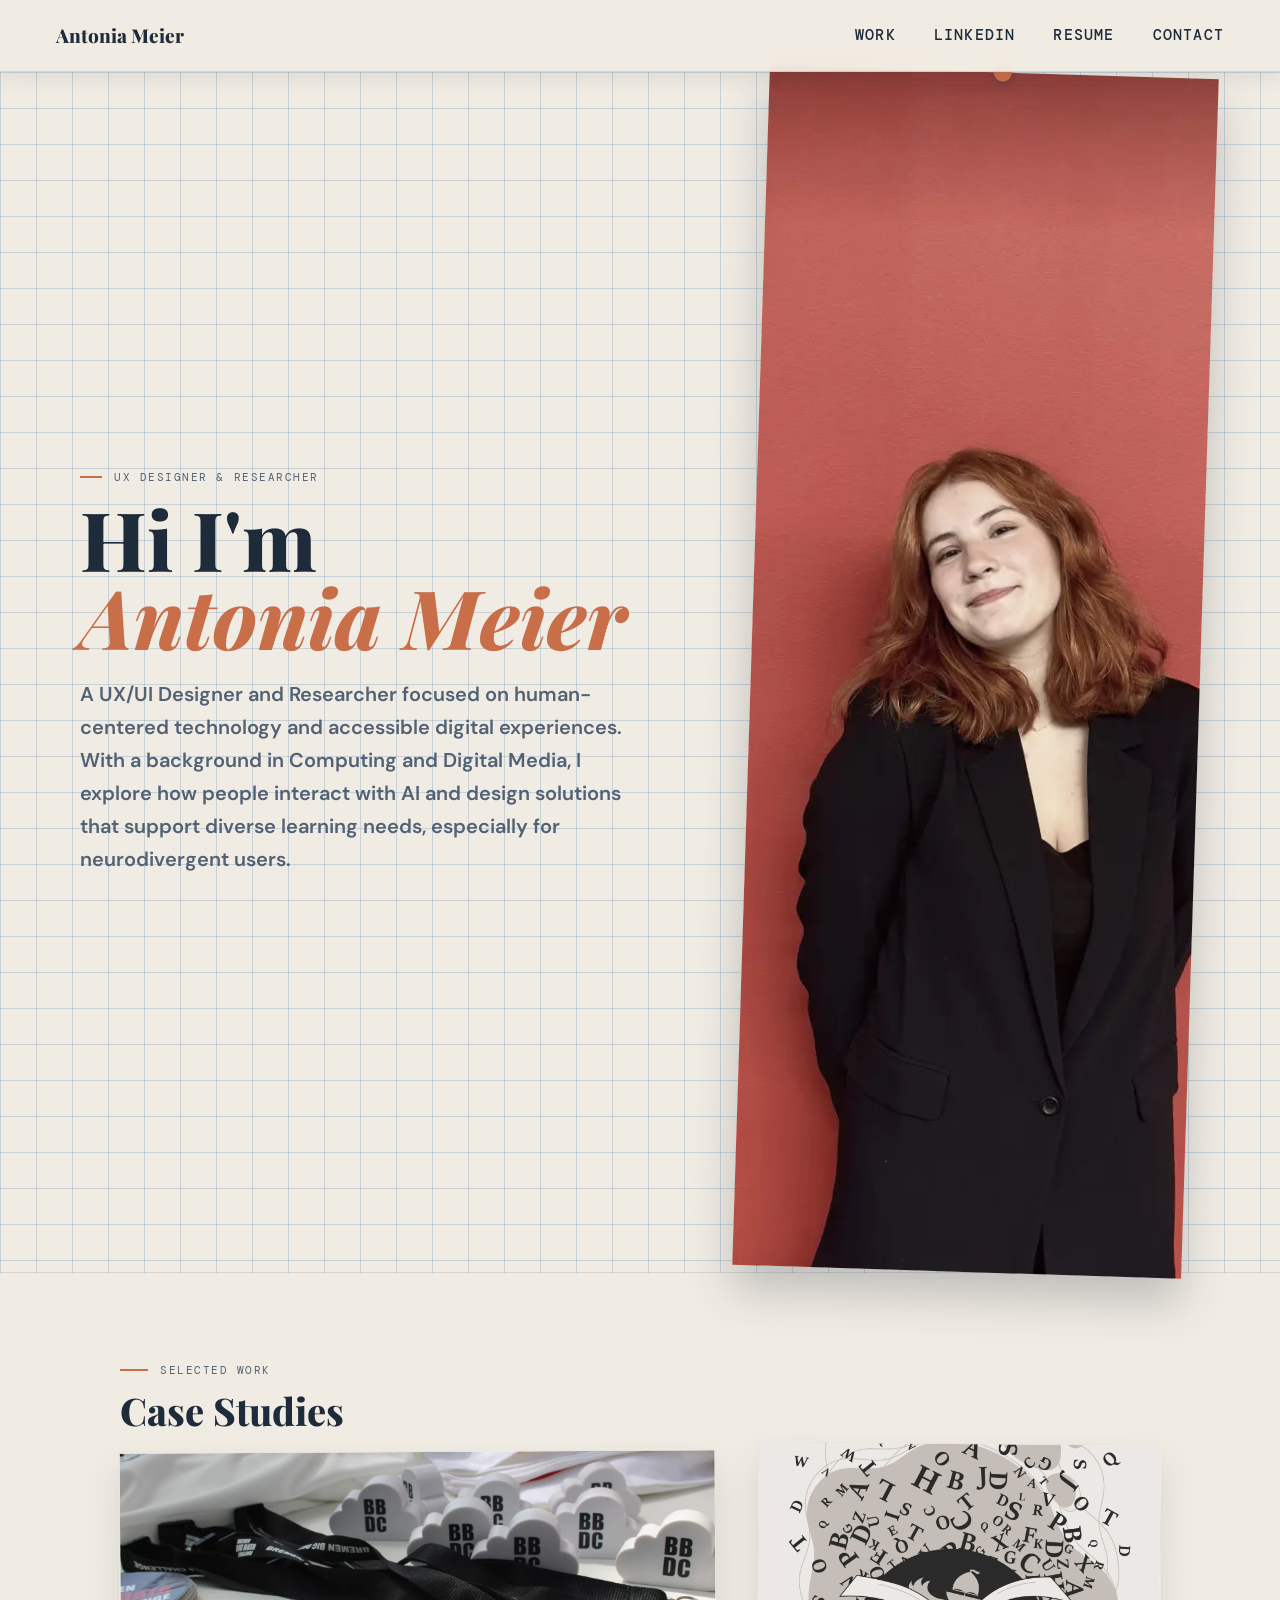
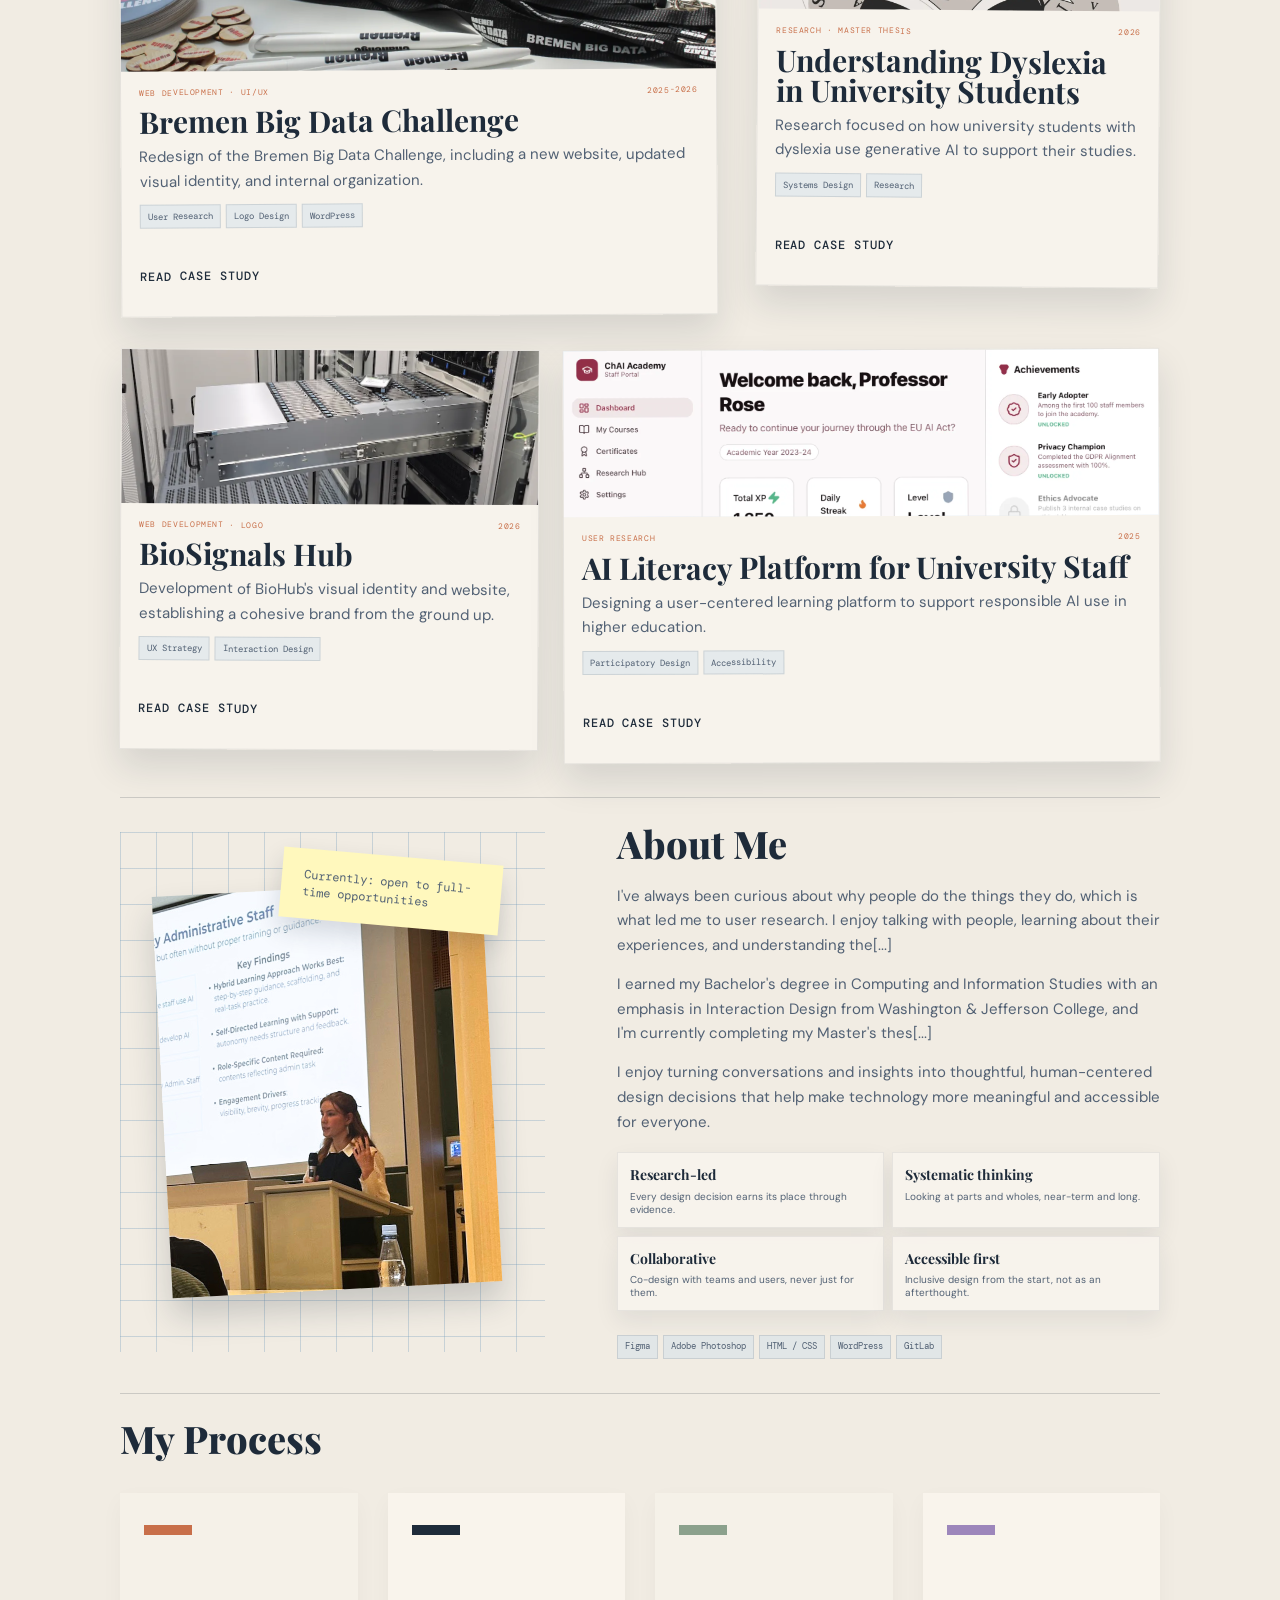
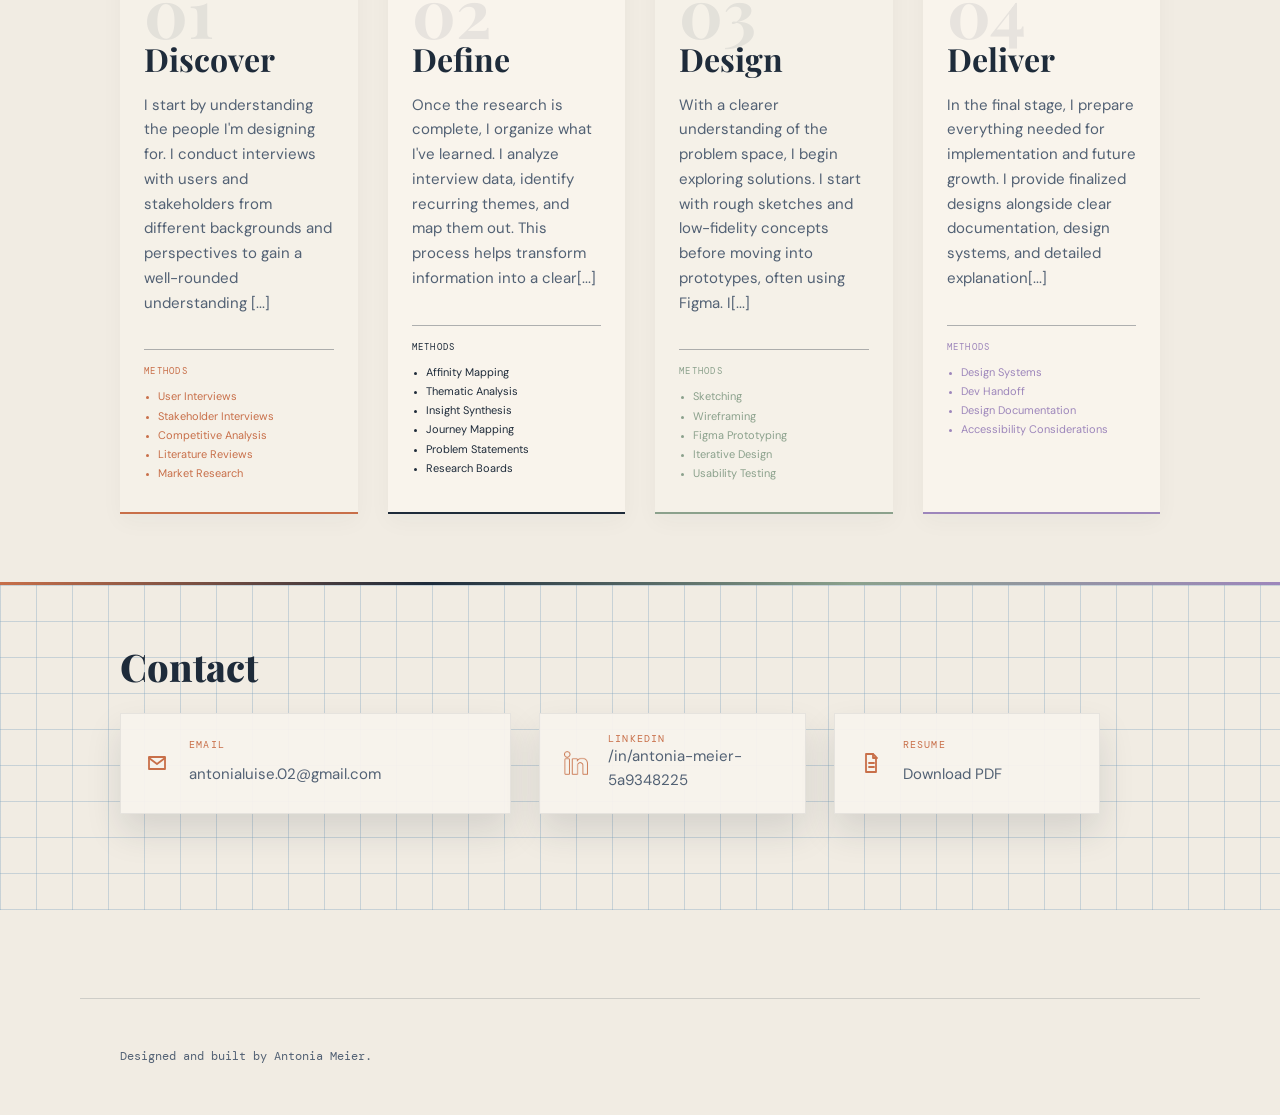
==== commit 0a3ffbe0: "new fast laoding" ====
--- a/index.html
+++ b/index.html
@@ -4,6 +4,7 @@
   <meta charset="UTF-8" />
   <meta name="viewport" content="width=device-width, initial-scale=1.0" />
   <title>Antonia Meier | Portfolio</title>
+  <link rel="preload" as="image" href="imgs/optimized/alm-header.webp" type="image/webp" fetchpriority="high" />
   <link rel="stylesheet" href="styles.css" />
 </head>
 <body>
@@ -40,11 +41,13 @@
               <span class="title-line accent">Antonia Meier</span>
             </h1>
             <p class="lede">
-              A UX/UI Designer and Researcher focused on human-centered technology and accessible digital experiences. With a background in Computing and Digital Media, I explore how people interact with AI and design solutions that support diverse learning needs, especially for neurodivergent users.
+              A UX/UI Designer and Researcher focused on human-centered technology and accessible digital experiences. 
+              With a background in Computing and Digital Media, I explore how people interact with AI and design solutions 
+              that support diverse learning needs, especially for neurodivergent users.
             </p>
           </div>
           <figure class="hero-polaroid" aria-label="Portrait of Antonia Meier">
-            <img src="imgs/homepage/ALM.jpg" alt="Portrait of Antonia Meier" />
+            <img src="imgs/optimized/alm-header.webp" width="900" height="1200" alt="Portrait of Antonia Meier" loading="eager" fetchpriority="high" decoding="async" />
             <span class="pin pin--orange"></span>
           </figure>
         </div>
@@ -57,7 +60,7 @@
         <div class="case-grid">
           <article class="case-card case-card--bbdc paper-card">
             <a class="case-card__link" href="Pages/bbdc.html" aria-label="Read Bremen Big Data Challenge case study"></a>
-            <img class="case-card__image" src="imgs/homepage/merch_4-scaled.jpg" alt="Bremen Big Data Challenge merchandise" />
+            <img class="case-card__image" src="imgs/optimized/merch-hero.webp" alt="Bremen Big Data Challenge merchandise" loading="lazy" decoding="async" />
             <div class="case-card__body">
               <div class="case-meta">
                 <span>Web Development · UI/UX</span>
@@ -78,7 +81,7 @@
 
           <article class="case-card case-card--thesis paper-card">
             <a class="case-card__link" href="Pages/thesis.html" aria-label="Read Understanding Dyslexia in University Students case study"></a>
-            <img class="case-card__image" src="imgs/homepage/6719432.jpg" alt="Letters arranged as a dyslexia research visual" />
+            <img class="case-card__image" src="imgs/optimized/thesis-letters.webp" alt="Letters arranged as a dyslexia research visual" loading="lazy" decoding="async" />
             <div class="case-card__body">
               <div class="case-meta">
                 <span>Research · Master Thesis</span>
@@ -98,7 +101,7 @@
 
           <article class="case-card case-card--biohub paper-card">
             <a class="case-card__link" href="Pages/biohub.html" aria-label="Read BioSignals Hub case study"></a>
-            <img class="case-card__image" src="imgs/homepage/BioHub.png" alt="BioSignals Hub logo" />
+            <img class="case-card__image" src="imgs/optimized/biohub-hero.webp" alt="BioSignals Hub logo" loading="lazy" decoding="async" />
             <div class="case-card__body">
               <div class="case-meta">
                 <span>Web Development · Logo</span>
@@ -118,7 +121,7 @@
 
           <article class="case-card case-card--ailit paper-card">
             <a class="case-card__link" href="Pages/ailit.html" aria-label="Read AI Literacy Platform for University Staff case study"></a>
-            <img class="case-card__image case-card__image--dashboard" src="imgs/homepage/AILit.png" alt="AI literacy platform dashboard preview" />
+            <img class="case-card__image case-card__image--dashboard" src="imgs/optimized/ailit-dashboard.webp" alt="AI literacy platform dashboard preview" loading="lazy" decoding="async" />
             <div class="case-card__body">
               <div class="case-meta">
                 <span>User Research</span>
@@ -140,7 +143,7 @@
 
       <section class="section about-section" id="about" aria-labelledby="about-title">
         <div class="about-collage" aria-hidden="true">
-          <img class="about-photo about-photo--main" src="imgs/homepage/present.jpg" alt="" />
+          <img class="about-photo about-photo--main" src="imgs/homepage/present.jpg" alt="" loading="lazy" decoding="async" />
           <div class="sticky-note">Currently: open to full-time opportunities</div>
         </div>
         <div class="about-copy">
@@ -255,10 +258,10 @@
             <span>Email</span>
             <strong>antonialuise.02@gmail.com</strong>
           </a>
-          <a class="contact-row paper-card" href="https://www.linkedin.com/in/antoniameier" target="_blank" rel="noopener">
-            <img class="contact-icon contact-icon--image" src="imgs/homepage/linkedin.png" alt="" />
+          <a class="contact-row paper-card" href="https://www.linkedin.com/in/antonia-meier-5a9348225" target="_blank" rel="noopener">
+            <img class="contact-icon contact-icon--image" src="imgs/homepage/linkedin.png" alt="" loading="lazy" decoding="async" />
             <span>LinkedIn</span>
-            <strong>/in/antoniameier</strong>
+            <strong>/in/antonia-meier-5a9348225</strong>
           </a>
           <a class="contact-row paper-card" href="documents/Antonia%20Meier_Resume.pdf" target="_blank" rel="noopener" aria-label="Resume PDF">
             <svg class="contact-icon" aria-hidden="true" viewBox="0 0 24 24">
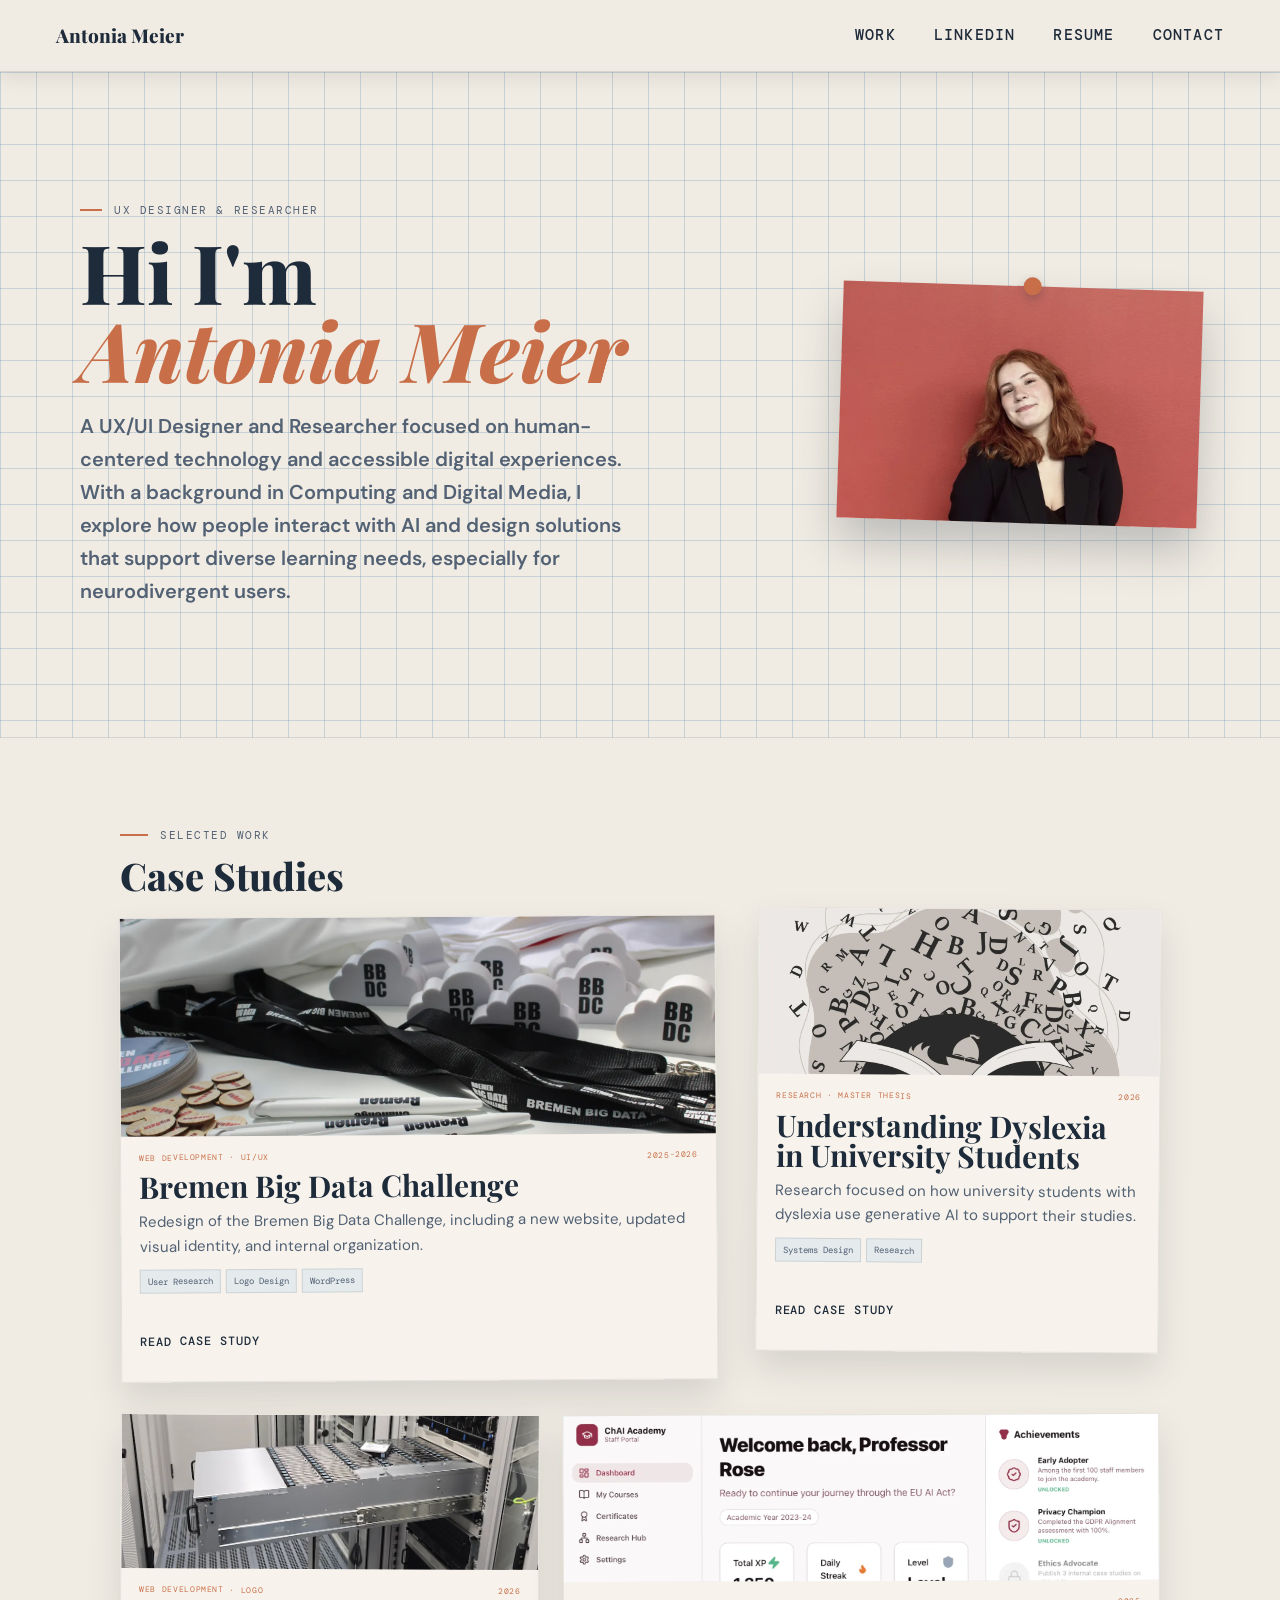
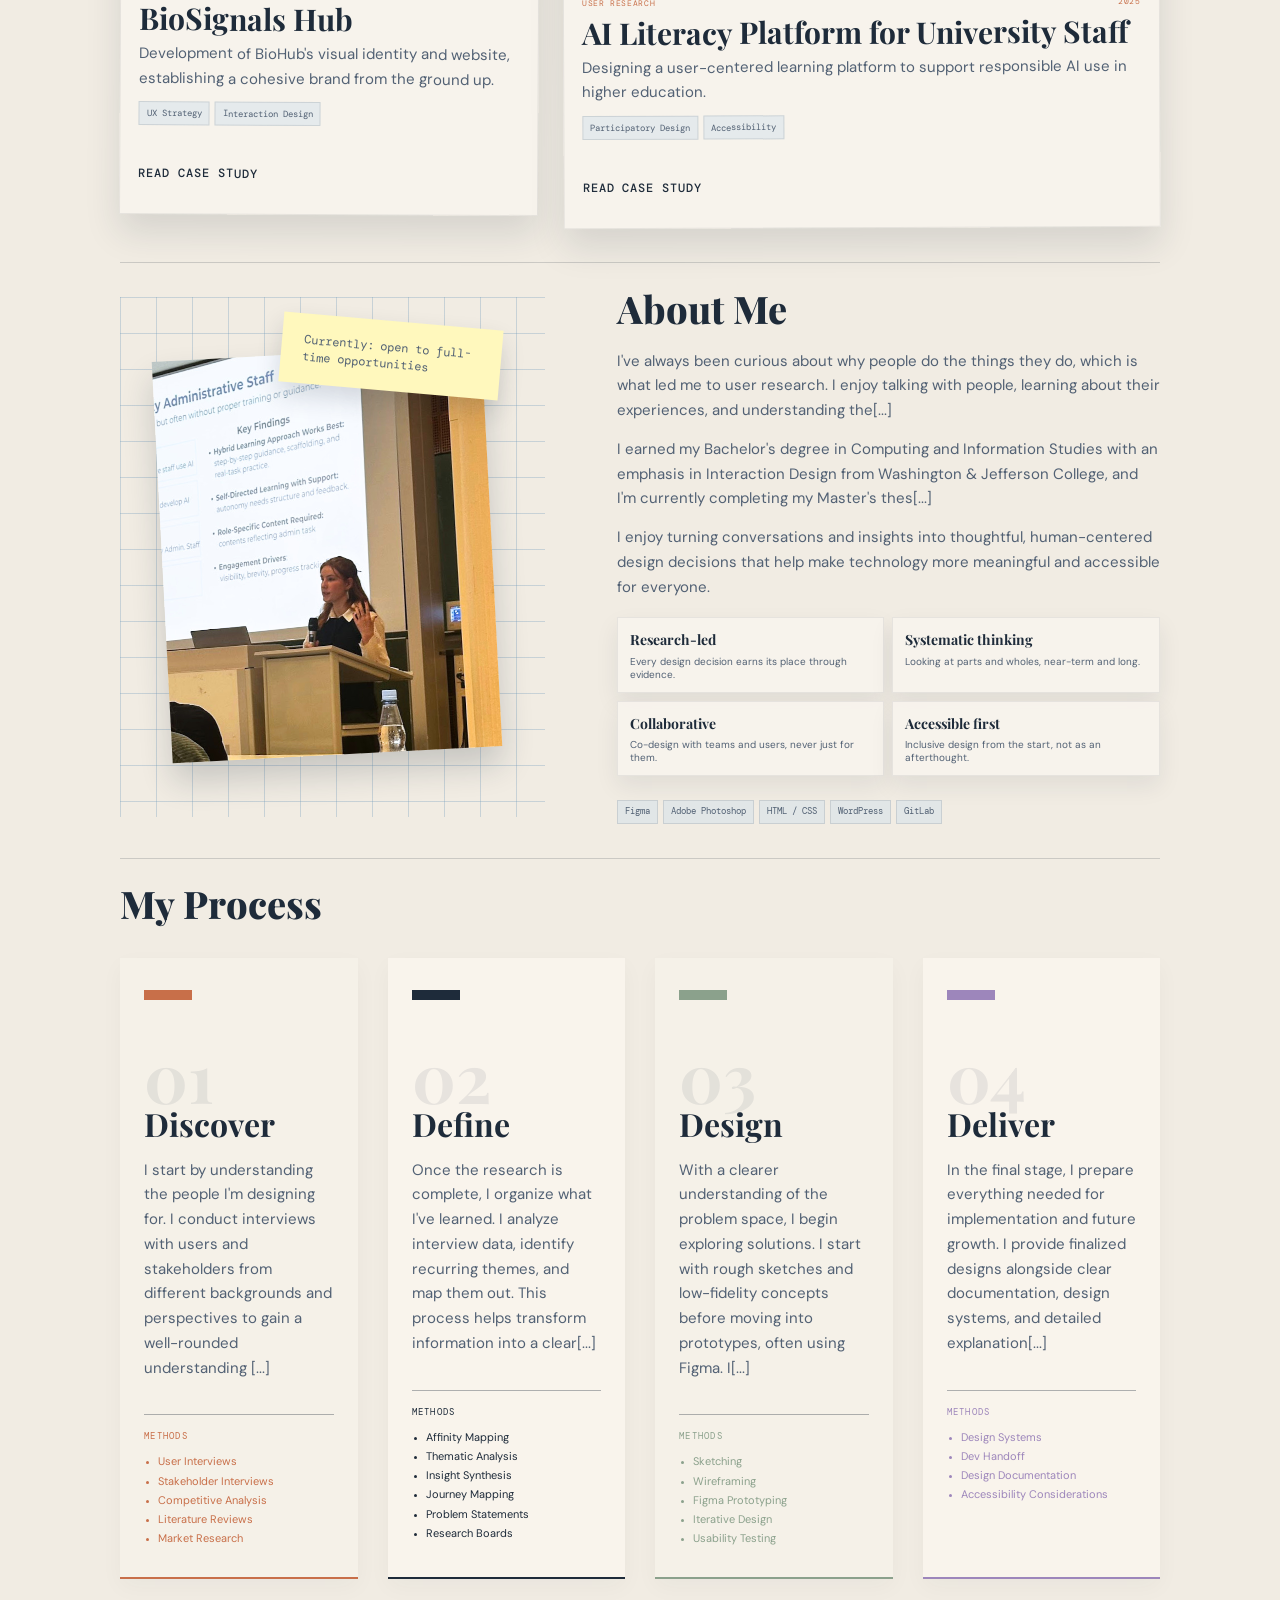
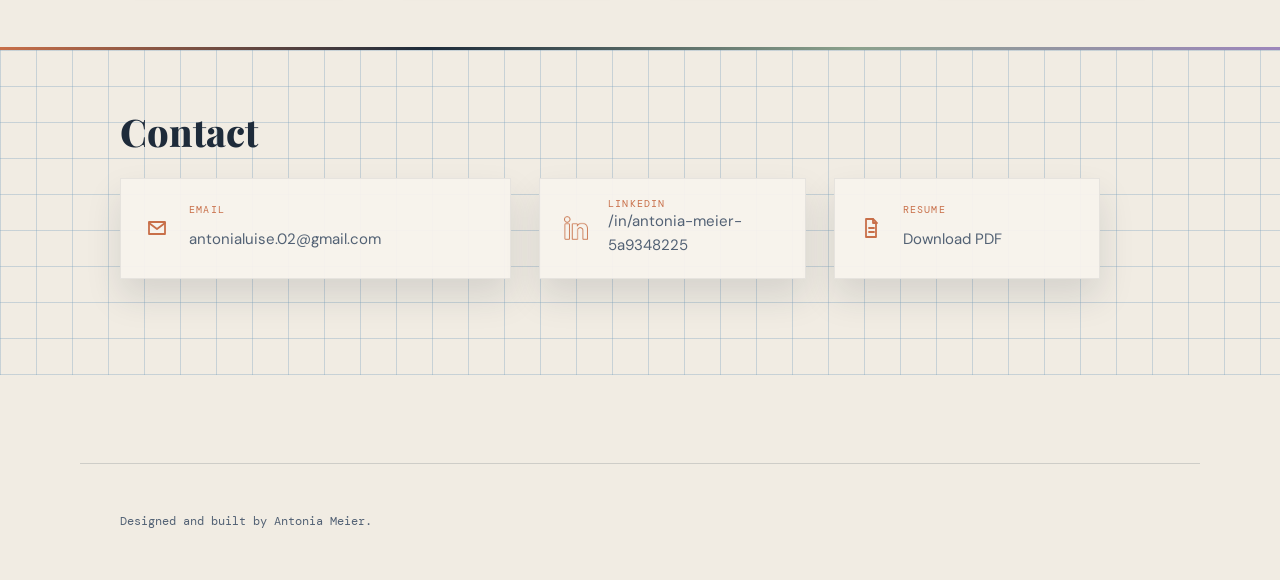
==== commit 11d13ea0: "img resize" ====
--- a/index.html
+++ b/index.html
@@ -4,7 +4,7 @@
   <meta charset="UTF-8" />
   <meta name="viewport" content="width=device-width, initial-scale=1.0" />
   <title>Antonia Meier | Portfolio</title>
-  <link rel="preload" as="image" href="imgs/optimized/alm-header.webp" type="image/webp" fetchpriority="high" />
+  <link rel="preload" as="image" href="imgs/optimized/alm-header-cropped.webp" type="image/webp" fetchpriority="high" />
   <link rel="stylesheet" href="styles.css" />
 </head>
 <body>
@@ -47,7 +47,7 @@
             </p>
           </div>
           <figure class="hero-polaroid" aria-label="Portrait of Antonia Meier">
-            <img src="imgs/optimized/alm-header.webp" width="900" height="1200" alt="Portrait of Antonia Meier" loading="eager" fetchpriority="high" decoding="async" />
+            <img src="imgs/optimized/alm-header-cropped.webp" width="900" height="593" alt="Portrait of Antonia Meier" loading="eager" fetchpriority="high" decoding="async" />
             <span class="pin pin--orange"></span>
           </figure>
         </div>
--- a/styles.css
+++ b/styles.css
@@ -274,7 +274,8 @@
 
 .hero-polaroid {
   position: relative;
-  width: min(100%, 450px);
+  width: min(100%, 360px);
+  aspect-ratio: 1.52 / 1;
   margin: 0;
   justify-self: end;
   transform: rotate(1.8deg);
@@ -283,13 +284,14 @@
 
 .hero-polaroid img {
   width: 100%;
-  aspect-ratio: 1.52 / 1;
+  height: 100%;
   object-fit: cover;
   object-position: 50% 36%;
 }
 
 .pin {
   position: absolute;
+  z-index: 2;
   width: 18px;
   height: 18px;
   border-radius: 999px;
@@ -1769,7 +1771,7 @@
 
   .hero-polaroid {
     justify-self: start;
-    width: min(100%, 520px);
+    width: min(100%, 360px);
   }
 
   .case-grid {
